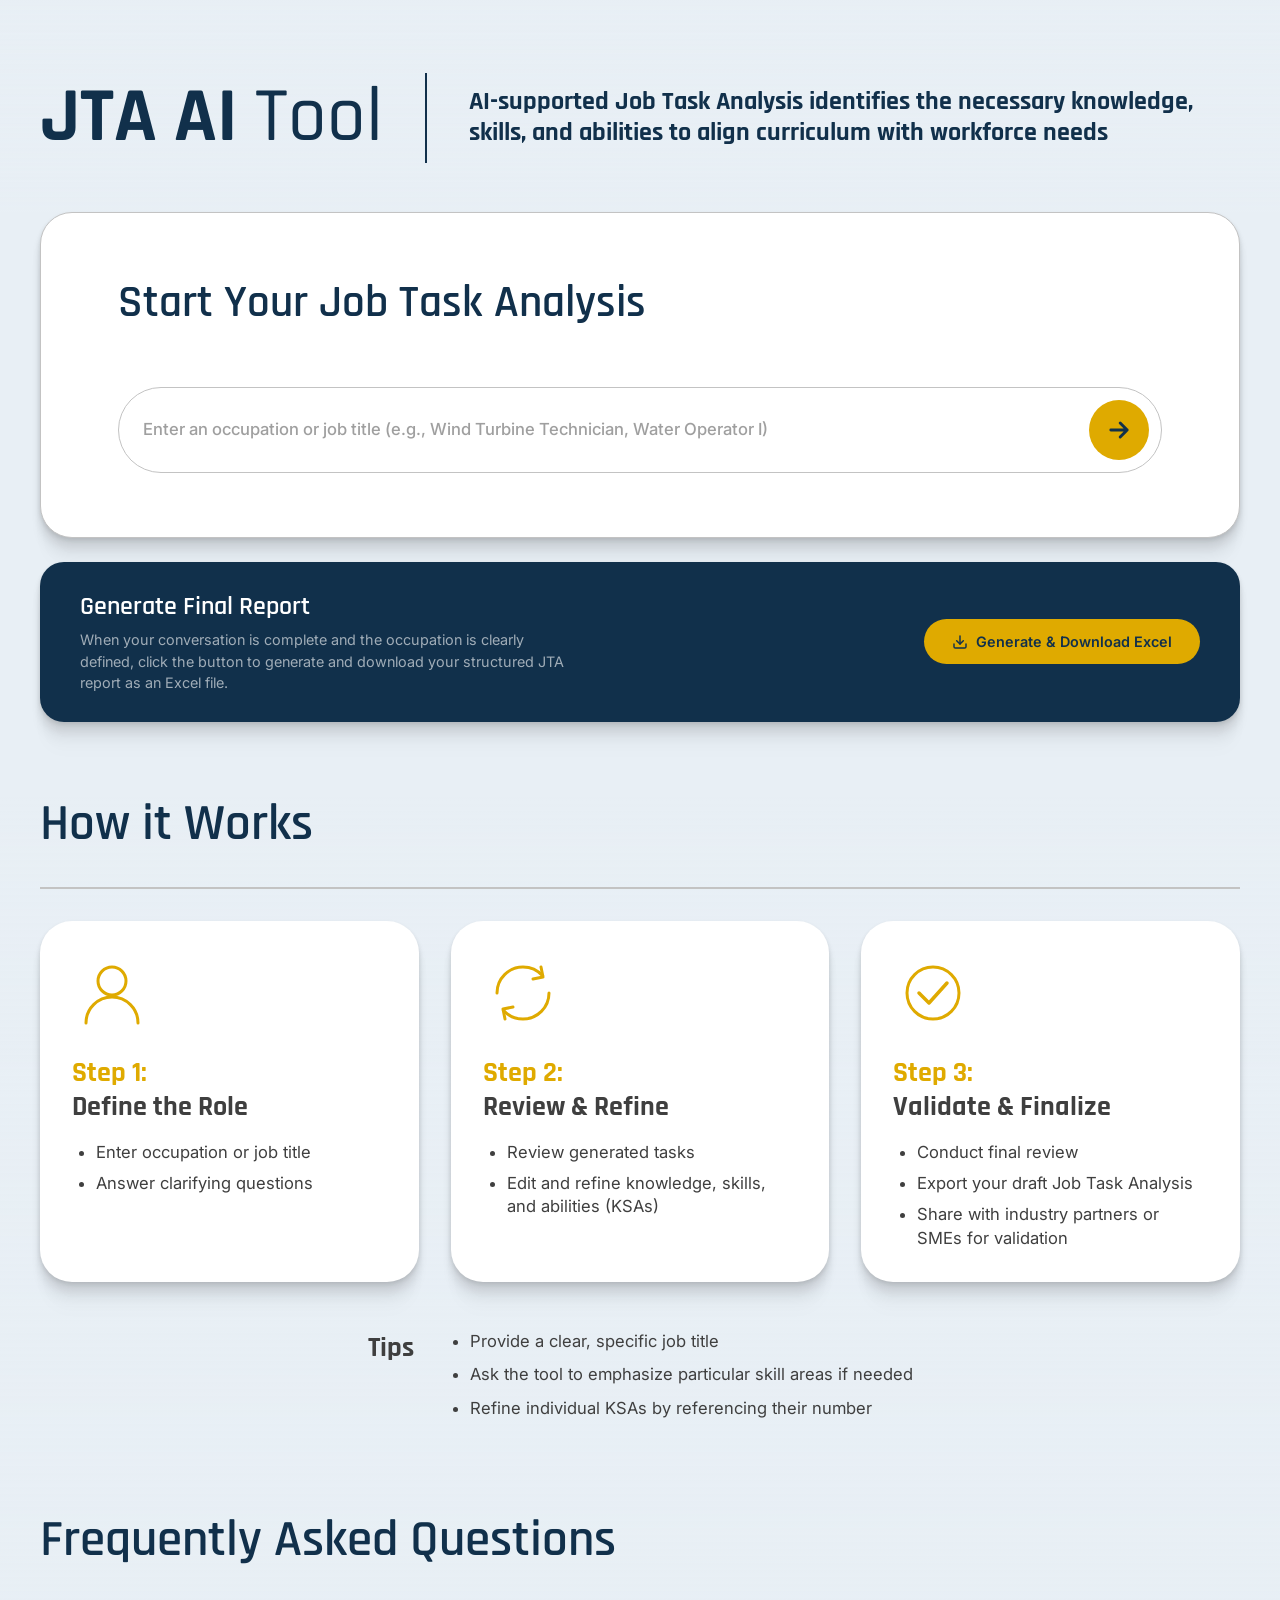
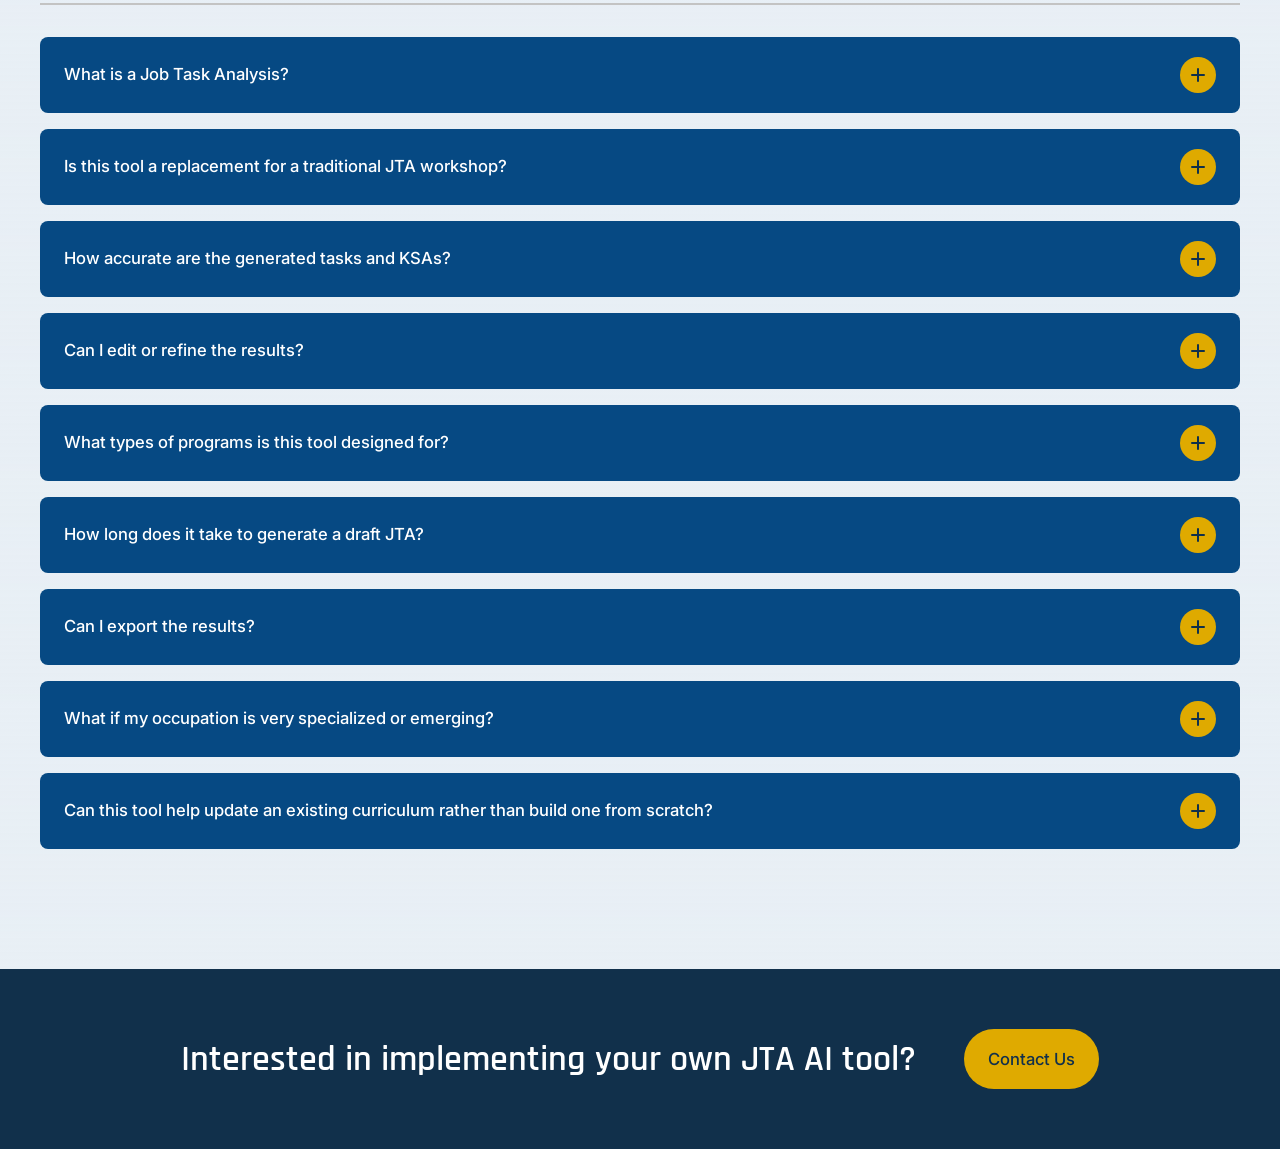
==== index.html @ 4de048a1 "Show session modal only on navigate-away, not tab switch Remove the visibilitychange listener so the" ====
<!DOCTYPE html>
<html lang="en">
<head>
<meta charset="UTF-8">
<meta name="viewport" content="width=device-width, initial-scale=1.0">
<title>JTA AI Tool</title>
<link href="https://fonts.googleapis.com/css2?family=Rajdhani:wght@400;500;600;700&family=Inter:wght@400;500&display=swap" rel="stylesheet">
<style>
  :root {
    --light-blue: #e8eff5;
    --dark-blue: #11304b;
    --mid-blue: #064983;
    --gold: #dfaa00;
    --white: #ffffff;
    --charcoal: #3f3f3f;
    --border: #c3c3c3;
    --shadow: 0px 2px 4px rgba(0,0,0,0.10), 0px 8px 8px rgba(0,0,0,0.09), 0px 18px 11px rgba(0,0,0,0.05), 0px 32px 13px rgba(0,0,0,0.01), 0px 50px 14px rgba(0,0,0,0);
  }

  * { box-sizing: border-box; margin: 0; padding: 0; }

  body {
    font-family: 'Inter', sans-serif;
    background: var(--light-blue);
    color: var(--charcoal);
    min-height: 100vh;
  }

  /* ── HERO SECTION ── */
  .hero-section {
    background: linear-gradient(180deg, rgba(255,255,255,0) 0%, var(--light-blue) 100%), var(--light-blue);
    padding: 72px 40px 48px;
  }
  .hero-inner {
    max-width: 1300px;
    margin: 0 auto;
    display: flex;
    gap: 42px;
    align-items: center;
  }
  .hero-title {
    font-family: 'Rajdhani', sans-serif;
    font-size: clamp(40px, 6vw, 92px);
    line-height: 1.2;
    color: var(--dark-blue);
    white-space: nowrap;
    flex-shrink: 0;
  }
  .hero-title strong { font-weight: 700; }
  .hero-title span { font-weight: 500; }
  .hero-divider {
    width: 2px;
    height: clamp(60px, 7vw, 111px);
    background: var(--dark-blue);
    flex-shrink: 0;
  }
  .hero-desc {
    font-family: 'Rajdhani', sans-serif;
    font-size: clamp(18px, 2vw, 38px);
    font-weight: 700;
    color: var(--dark-blue);
    line-height: 1.2;
  }

  /* ── CHAT SECTION ── */
  .chat-section {
    padding: 0 40px 72px;
    background: linear-gradient(180deg, rgba(255,255,255,0) 0%, var(--light-blue) 100%), var(--light-blue);
  }
  .chat-card {
    max-width: 1300px;
    margin: 0 auto;
    background: var(--white);
    border: 1px solid var(--border);
    border-radius: 32px;
    box-shadow: var(--shadow);
    padding: clamp(32px, 5vw, 80px) clamp(24px, 6vw, 120px);
  }
  .chat-card-title {
    font-family: 'Rajdhani', sans-serif;
    font-size: clamp(24px, 3.5vw, 59px);
    font-weight: 600;
    color: var(--dark-blue);
    line-height: 1.2;
    margin-bottom: 32px;
  }

  /* Chat window */
  #chat-window {
    overflow-y: auto;
    display: flex;
    flex-direction: column;
    gap: 16px;
    margin-bottom: 24px;
    scroll-behavior: smooth;
    transition: max-height 0.3s ease;
  }
  #chat-window.has-messages {
    max-height: 420px;
    min-height: 80px;
  }
  #chat-window::-webkit-scrollbar { width: 5px; }
  #chat-window::-webkit-scrollbar-track { background: transparent; }
  #chat-window::-webkit-scrollbar-thumb { background: var(--border); border-radius: 3px; }

  .chat-message {
    display: flex;
    gap: 12px;
    animation: fadeSlideIn 0.3s ease;
  }
  @keyframes fadeSlideIn {
    from { opacity: 0; transform: translateY(8px); }
    to { opacity: 1; transform: translateY(0); }
  }
  .chat-message.user-message { flex-direction: row-reverse; }

  .avatar {
    width: 40px; height: 40px;
    border-radius: 50%;
    display: flex; align-items: center; justify-content: center;
    font-family: 'Rajdhani', sans-serif;
    font-size: 0.8rem;
    font-weight: 700;
    flex-shrink: 0;
  }
  .assistant-message .avatar { background: var(--dark-blue); color: var(--gold); border: 2px solid var(--gold); }
  .user-message .avatar { background: var(--gold); color: var(--dark-blue); }

  .bubble {
    max-width: 75%;
    padding: 14px 20px;
    border-radius: 14px;
    font-family: 'Inter', sans-serif;
    font-size: 1rem;
    line-height: 1.55;
  }
  .assistant-message .bubble {
    background: var(--light-blue);
    color: var(--charcoal);
    border-radius: 4px 14px 14px 14px;
    border-left: 3px solid var(--gold);
  }
  .user-message .bubble {
    background: var(--dark-blue);
    color: var(--white);
    border-radius: 14px 4px 14px 14px;
  }
  .system-message { justify-content: center; }
  .system-message .bubble {
    background: transparent;
    color: rgba(63,63,63,0.5);
    font-size: 0.85rem;
    font-style: italic;
    padding: 4px 0;
    border: none;
    max-width: 100%;
  }

  /* Typing indicator */
  .typing-indicator {
    display: flex;
    gap: 5px;
    align-items: center;
    padding: 14px 18px;
  }
  .typing-indicator span {
    width: 7px; height: 7px;
    border-radius: 50%;
    background: rgba(63,63,63,0.4);
    animation: bounce 1.2s ease-in-out infinite;
  }
  .typing-indicator span:nth-child(2) { animation-delay: 0.2s; }
  .typing-indicator span:nth-child(3) { animation-delay: 0.4s; }
  @keyframes bounce {
    0%, 60%, 100% { transform: translateY(0); }
    30% { transform: translateY(-6px); background: var(--gold); }
  }

  /* ── Pill Input ── */
  .input-pill {
    background: var(--white);
    border: 1px solid var(--border);
    border-radius: 132px;
    padding: 12px 12px 12px 24px;
    display: flex;
    align-items: center;
    gap: 12px;
  }
  #message-input {
    flex: 1;
    border: none;
    outline: none;
    font-family: 'Inter', sans-serif;
    font-size: clamp(14px, 1.3vw, 24px);
    font-weight: 500;
    color: var(--charcoal);
    background: transparent;
    resize: none;
    min-height: 0px;
    max-height: 120px;
    line-height: 1.5;
  }
  #message-input::placeholder { color: rgba(63,63,63,0.5); }
  #send-button {
    width: 60px; height: 60px;
    border-radius: 60px;
    background: var(--gold);
    border: none;
    cursor: pointer;
    display: flex; align-items: center; justify-content: center;
    flex-shrink: 0;
    transition: opacity 0.2s, transform 0.15s;
  }
  #send-button:hover { opacity: 0.85; transform: scale(1.05); }
  #send-button:disabled { opacity: 0.45; cursor: not-allowed; transform: none; }
  #send-button svg { width: 28px; height: 28px; }

  /* ── Download strip ── */
  .download-strip {
    max-width: 1300px;
    margin: 24px auto 0;
    background: var(--dark-blue);
    border-radius: 24px;
    padding: 28px 40px;
    display: flex;
    align-items: center;
    justify-content: space-between;
    gap: 20px;
    box-shadow: var(--shadow);
  }
  .download-strip-text h3 {
    font-family: 'Rajdhani', sans-serif;
    font-size: clamp(20px, 2vw, 32px);
    font-weight: 600;
    color: var(--white);
    margin-bottom: 6px;
  }
  .download-strip-text p {
    font-family: 'Inter', sans-serif;
    font-size: 0.9rem;
    color: rgba(255,255,255,0.6);
    max-width: 500px;
    line-height: 1.5;
  }
  #excel-button {
    background: var(--gold);
    color: var(--dark-blue);
    border: none;
    border-radius: 50px;
    padding: 14px 28px;
    font-family: 'Inter', sans-serif;
    font-size: 0.9rem;
    font-weight: 600;
    cursor: pointer;
    white-space: nowrap;
    display: flex;
    align-items: center;
    gap: 8px;
    transition: opacity 0.2s, transform 0.15s;
    flex-shrink: 0;
  }
  #excel-button:hover { opacity: 0.85; transform: translateY(-1px); }
  #excel-button:disabled { opacity: 0.45; cursor: not-allowed; transform: none; }

  /* ── CONTENT SECTION ── */
  .content-section {
    padding: 0 40px 120px;
    background: linear-gradient(180deg, rgba(255,255,255,0) 0%, var(--light-blue) 100%), var(--light-blue);
    display: flex;
    flex-direction: column;
    gap: 90px;
    align-items: center;
  }

  /* ── HOW IT WORKS ── */
  .how-it-works {
    max-width: 1300px;
    width: 100%;
    display: flex;
    flex-direction: column;
    gap: 32px;
  }
  .section-title {
    font-family: 'Rajdhani', sans-serif;
    font-size: clamp(30px, 4vw, 59px);
    font-weight: 600;
    color: var(--dark-blue);
    line-height: 1.2;
  }
  .section-divider {
    height: 2px;
    background: var(--border);
    width: 100%;
  }
  .steps-grid {
    display: grid;
    grid-template-columns: repeat(3, 1fr);
    gap: 32px;
  }
  .step-card {
    background: var(--white);
    border-radius: 32px;
    padding: 32px;
    box-shadow: var(--shadow);
    display: flex;
    flex-direction: column;
    gap: 24px;
  }
  .step-icon {
    width: 80px; height: 80px;
    flex-shrink: 0;
  }
  .step-heading {
    font-family: 'Rajdhani', sans-serif;
    font-size: clamp(20px, 2.2vw, 38px);
    font-weight: 700;
    line-height: 1.2;
  }
  .step-heading .step-num { color: var(--gold); }
  .step-heading .step-name { color: var(--charcoal); display: block; }
  .step-bullets {
    list-style: disc;
    padding-left: 24px;
    display: flex;
    flex-direction: column;
    gap: 8px;
  }
  .step-bullets li {
    font-family: 'Inter', sans-serif;
    font-size: clamp(13px, 1.3vw, 24px);
    color: var(--charcoal);
    line-height: 1.4;
  }

  /* ── TIPS ── */
  .tips-row {
    display: flex;
    gap: 32px;
    align-items: flex-start;
    padding-top: 16px;
    justify-content: center;
  }
  .tips-label {
    font-family: 'Rajdhani', sans-serif;
    font-size: clamp(20px, 2.2vw, 38px);
    font-weight: 700;
    color: var(--charcoal);
    line-height: 1.2;
    white-space: nowrap;
    padding-top: 2px;
  }
  .tips-list {
    list-style: disc;
    padding-left: 24px;
    display: flex;
    flex-direction: column;
    gap: 10px;
  }
  .tips-list li {
    font-family: 'Inter', sans-serif;
    font-size: clamp(13px, 1.3vw, 24px);
    color: var(--charcoal);
    line-height: 1.4;
  }

  /* ── FAQ ── */
  .faq-section {
    max-width: 1300px;
    width: 100%;
    display: flex;
    flex-direction: column;
    gap: 32px;
  }
  .faq-list {
    display: flex;
    flex-direction: column;
    gap: 16px;
  }
  .faq-question {
    background: var(--mid-blue);
    color: var(--white);
    padding: 20px 24px;
    display: flex;
    align-items: center;
    gap: 24px;
    cursor: pointer;
    width: 100%;
    border: none;
    text-align: left;
    font-family: 'Inter', sans-serif;
    font-size: clamp(14px, 1.3vw, 24px);
    font-weight: 500;
    line-height: 1.3;
    border-radius: 8px;
    transition: border-radius 0.15s;
  }
  .faq-question.open { border-radius: 8px 8px 0 0; }
  .faq-question span { flex: 1; }
  .faq-toggle {
    width: 36px; height: 36px;
    flex-shrink: 0;
    position: relative;
    transition: transform 0.3s;
    background: var(--gold);
    border-radius: 50%;
  }
  .faq-toggle::before,
  .faq-toggle::after {
    content: '';
    position: absolute;
    background: var(--dark-blue);
    border-radius: 3px;
  }
  .faq-toggle::before { width: 2px; height: 14px; top: 11px; left: 17px; }
  .faq-toggle::after  { width: 14px; height: 2px; top: 17px; left: 11px; }
  .faq-toggle.open { transform: rotate(45deg); }
  .faq-answer {
    background: var(--white);
    overflow: hidden;
    max-height: 0;
    padding: 0 32px;
    transition: max-height 0.3s ease, padding 0.3s ease;
    border-radius: 0 0 8px 8px;
  }
  .faq-answer.open {
    max-height: 400px;
    padding: 24px 32px;
  }
  .faq-answer p {
    font-family: 'Inter', sans-serif;
    font-size: clamp(13px, 1.3vw, 24px);
    font-weight: 400;
    color: var(--dark-blue);
    line-height: 1.5;
  }

  /* ── FOOTER CTA ── */
  .footer-cta {
    background: var(--dark-blue);
    padding: 60px clamp(24px, 8vw, 120px);
    display: flex;
    align-items: center;
    justify-content: center;
    gap: 48px;
    flex-wrap: nowrap;
  }
  .footer-cta-text {
    font-family: 'Rajdhani', sans-serif;
    font-size: clamp(22px, 3vw, 36px);
    font-weight: 600;
    color: var(--white);
    line-height: 1.2;
  }
  .contact-btn {
    background: var(--gold);
    color: var(--dark-blue);
    border: none;
    border-radius: 60px;
    padding: 12px 24px;
    height: 60px;
    font-family: 'Inter', sans-serif;
    font-size: clamp(14px, 1.3vw, 24px);
    font-weight: 500;
    cursor: pointer;
    display: flex;
    align-items: center;
    gap: 12px;
    white-space: nowrap;
    text-decoration: none;
    transition: opacity 0.2s, transform 0.15s;
    flex-shrink: 0;
  }
  .contact-btn:hover { opacity: 0.85; transform: translateY(-1px); }
  .contact-btn img { width: 28px; height: 28px; object-fit: contain; }

  /* ── Spinner ── */
  .spinner {
    width: 18px; height: 18px;
    border: 2px solid rgba(255,255,255,0.3);
    border-top-color: white;
    border-radius: 50%;
    animation: spin 0.7s linear infinite;
    display: inline-block;
    vertical-align: middle;
  }
  .spinner.dark {
    border-color: rgba(17,48,75,0.25);
    border-top-color: var(--dark-blue);
  }
  @keyframes spin { to { transform: rotate(360deg); } }

  /* ── Responsive ── */
  @media (max-width: 960px) {
    .steps-grid { grid-template-columns: 1fr; }
  }
  @media (max-width: 700px) {
    .hero-inner { flex-direction: column; gap: 16px; }
    .hero-title { white-space: normal; }
    .hero-divider { width: 100%; height: 2px; }
    .hero-section, .chat-section, .content-section { padding-left: 16px; padding-right: 16px; }
    .download-strip { flex-direction: column; align-items: flex-start; }
    .footer-cta { flex-wrap: wrap; gap: 24px; justify-content: center; text-align: center; }
  }

  /* ── SESSION EXPIRY MODAL ── */
  #session-modal-overlay {
    display: none;
    position: fixed;
    inset: 0;
    background: rgba(6, 73, 131, 0.55);
    z-index: 9999;
    align-items: center;
    justify-content: center;
  }
  #session-modal-overlay.visible {
    display: flex;
  }
  #session-modal {
    background: var(--white);
    border-radius: 14px;
    box-shadow: var(--shadow);
    padding: 40px 36px 32px;
    max-width: 420px;
    width: 90%;
    text-align: center;
  }
  #session-modal .modal-icon {
    width: 48px;
    height: 48px;
    margin: 0 auto 20px;
    background: var(--gold);
    border-radius: 50%;
    display: flex;
    align-items: center;
    justify-content: center;
  }
  #session-modal h2 {
    font-family: 'Rajdhani', sans-serif;
    font-size: 22px;
    font-weight: 700;
    color: var(--dark-blue);
    margin-bottom: 10px;
  }
  #session-modal p {
    font-size: 14px;
    color: var(--charcoal);
    line-height: 1.6;
    margin-bottom: 28px;
  }
  #session-modal .modal-btn {
    display: inline-block;
    background: var(--dark-blue);
    color: var(--white);
    font-family: 'Rajdhani', sans-serif;
    font-size: 16px;
    font-weight: 600;
    letter-spacing: 0.5px;
    padding: 12px 32px;
    border: none;
    border-radius: 8px;
    cursor: pointer;
    transition: background 0.2s;
  }
  #session-modal .modal-btn:hover {
    background: var(--mid-blue);
  }

  /* ── FEEDBACK MODAL ── */
  #feedback-modal-overlay {
    display: none;
    position: fixed;
    inset: 0;
    background: rgba(6, 73, 131, 0.55);
    z-index: 9998;
    align-items: center;
    justify-content: center;
    padding: 24px;
    overflow-y: auto;
  }
  #feedback-modal-overlay.visible { display: flex; }
  #feedback-modal {
    background: var(--white);
    border-radius: 16px;
    box-shadow: var(--shadow);
    padding: 40px 44px 28px;
    max-width: 520px;
    width: 100%;
    max-height: calc(100vh - 48px);
    overflow-y: auto;
    position: relative;
  }
  #feedback-modal h2 {
    font-family: 'Rajdhani', sans-serif;
    font-size: 28px;
    font-weight: 700;
    color: var(--dark-blue);
    margin-bottom: 8px;
  }
  #feedback-modal .feedback-subtitle {
    font-family: 'Inter', sans-serif;
    font-size: 14px;
    color: var(--charcoal);
    line-height: 1.5;
    margin-bottom: 24px;
  }
  #feedback-modal .feedback-close {
    position: absolute;
    top: 16px;
    right: 16px;
    width: 32px;
    height: 32px;
    border: none;
    background: transparent;
    color: var(--charcoal);
    font-size: 24px;
    line-height: 1;
    cursor: pointer;
    border-radius: 50%;
    transition: background 0.15s;
  }
  #feedback-modal .feedback-close:hover { background: var(--light-blue); }

  /* Progress */
  .feedback-progress {
    margin-bottom: 20px;
  }
  .feedback-progress-text {
    display: block;
    font-family: 'Inter', sans-serif;
    font-size: 12px;
    font-weight: 600;
    letter-spacing: 0.6px;
    text-transform: uppercase;
    color: rgba(17,48,75,0.55);
    margin-bottom: 8px;
  }
  .feedback-progress-bar {
    width: 100%;
    height: 4px;
    background: var(--light-blue);
    border-radius: 4px;
    overflow: hidden;
  }
  .feedback-progress-fill {
    height: 100%;
    width: 0;
    background: var(--gold);
    border-radius: 4px;
    transition: width 0.3s ease;
  }

  /* Steps */
  .feedback-step {
    border: none;
    padding: 0;
    margin: 0;
    display: none;
    min-height: 168px;
  }
  .feedback-step.active {
    display: block;
    animation: feedbackStepIn 0.25s ease;
  }
  @keyframes feedbackStepIn {
    from { opacity: 0; transform: translateY(6px); }
    to   { opacity: 1; transform: translateY(0); }
  }

  .feedback-question-text {
    display: block;
    font-family: 'Inter', sans-serif;
    font-size: 16px;
    font-weight: 600;
    color: var(--dark-blue);
    margin-bottom: 18px;
    line-height: 1.4;
    padding: 0;
  }
  .rating-scale {
    display: flex;
    gap: 8px;
    justify-content: space-between;
  }
  .rating-option {
    display: flex;
    flex-direction: column;
    align-items: center;
    gap: 6px;
    flex: 1;
    cursor: pointer;
    padding: 4px 0;
  }
  .rating-option input[type="radio"] {
    appearance: none;
    -webkit-appearance: none;
    width: 32px;
    height: 32px;
    border: 2px solid var(--border);
    border-radius: 50%;
    margin: 0;
    cursor: pointer;
    transition: border-color 0.15s, background 0.15s, transform 0.1s;
    background: var(--white);
  }
  .rating-option input[type="radio"]:hover { border-color: var(--gold); }
  .rating-option input[type="radio"]:focus-visible {
    outline: 2px solid var(--gold);
    outline-offset: 2px;
  }
  .rating-option input[type="radio"]:checked {
    background: var(--gold);
    border-color: var(--gold);
  }
  .rating-option .rating-number {
    font-family: 'Inter', sans-serif;
    font-size: 13px;
    font-weight: 500;
    color: var(--charcoal);
  }
  .rating-anchors {
    display: flex;
    justify-content: space-between;
    margin-top: 8px;
    font-family: 'Inter', sans-serif;
    font-size: 11px;
    font-weight: 500;
    color: rgba(63,63,63,0.7);
    letter-spacing: 0.2px;
  }

  #feedback-open-response {
    width: 100%;
    min-height: 110px;
    padding: 12px 14px;
    border: 1px solid var(--border);
    border-radius: 10px;
    font-family: 'Inter', sans-serif;
    font-size: 14px;
    color: var(--charcoal);
    line-height: 1.5;
    resize: vertical;
    background: var(--white);
    transition: border-color 0.15s;
  }
  #feedback-open-response:focus {
    outline: none;
    border-color: var(--gold);
  }
  #feedback-open-response::placeholder { color: rgba(63,63,63,0.5); }

  /* Actions */
  .feedback-actions {
    display: flex;
    justify-content: space-between;
    align-items: center;
    gap: 12px;
    margin-top: 24px;
    padding-top: 18px;
    border-top: 1px solid var(--border);
  }
  .feedback-actions-right {
    display: flex;
    gap: 12px;
    margin-left: auto;
  }
  .feedback-actions button {
    font-family: 'Inter', sans-serif;
    font-size: 14px;
    font-weight: 600;
    padding: 11px 24px;
    border-radius: 50px;
    border: none;
    cursor: pointer;
    transition: opacity 0.2s, transform 0.15s, background 0.2s, color 0.2s;
  }
  #feedback-prev-btn {
    background: transparent;
    color: var(--charcoal);
    border: 1px solid var(--border);
  }
  #feedback-prev-btn:hover { background: var(--light-blue); border-color: var(--dark-blue); }
  #feedback-next-btn,
  #feedback-submit-btn {
    background: var(--gold);
    color: var(--dark-blue);
  }
  #feedback-next-btn:hover:not(:disabled),
  #feedback-submit-btn:hover:not(:disabled) { opacity: 0.85; transform: translateY(-1px); }
  #feedback-next-btn:disabled,
  #feedback-submit-btn:disabled { opacity: 0.4; cursor: not-allowed; transform: none; }
  [hidden] { display: none !important; }

  /* Thank-you state */
  .feedback-thank-you {
    text-align: center;
    padding: 24px 8px 8px;
    animation: feedbackStepIn 0.3s ease;
  }
  .feedback-thank-you-icon {
    width: 56px;
    height: 56px;
    margin: 0 auto 18px;
    background: var(--gold);
    border-radius: 50%;
    display: flex;
    align-items: center;
    justify-content: center;
  }
  .feedback-thank-you p {
    font-family: 'Rajdhani', sans-serif;
    font-size: 22px;
    font-weight: 600;
    color: var(--dark-blue);
    line-height: 1.3;
    margin: 0;
  }

  @media (max-width: 560px) {
    #feedback-modal { padding: 32px 24px 20px; }
    #feedback-modal h2 { font-size: 22px; }
    .rating-option input[type="radio"] { width: 28px; height: 28px; }
    .rating-option .rating-number { font-size: 12px; }
    .rating-anchors { font-size: 10px; }
    .feedback-actions { flex-direction: column-reverse; align-items: stretch; }
    .feedback-actions-right { flex-direction: column-reverse; margin-left: 0; }
    .feedback-actions button { width: 100%; }
  }
</style>
</head>
<body>

<!-- HERO -->
<div class="hero-section">
  <div class="hero-inner">
    <h1 class="hero-title"><strong>JTA AI</strong> <span>Tool</span></h1>
    <div class="hero-divider"></div>
    <p class="hero-desc">AI-supported Job Task Analysis identifies the necessary knowledge, skills, and abilities to align curriculum with workforce needs</p>
  </div>
</div>

<!-- CHAT SECTION -->
<div class="chat-section">
  <div class="chat-card">
    <h2 class="chat-card-title">Start Your Job Task Analysis</h2>

    <div id="chat-window">
      <!-- messages injected here by JS -->
    </div>

    <div class="input-pill">
      <textarea
        id="message-input"
        rows="1"
        placeholder="Enter an occupation or job title (e.g., Wind Turbine Technician, Water Operator I)"
      ></textarea>
      <button id="send-button" title="Send message">
        <svg width="28" height="28" viewBox="0 0 24 24" fill="none" aria-hidden="true">
          <path d="M5 12h14M13 6l6 6-6 6" stroke="#11304b" stroke-width="2.5" stroke-linecap="round" stroke-linejoin="round"/>
        </svg>
      </button>
    </div>
  </div>

  <!-- Download Report -->
  <div class="download-strip">
    <div class="download-strip-text">
      <h3>Generate Final Report</h3>
      <p>When your conversation is complete and the occupation is clearly defined, click the button to generate and download your structured JTA report as an Excel file.</p>
    </div>
    <button id="excel-button">
      <svg width="16" height="16" viewBox="0 0 24 24" fill="none">
        <path d="M21 15v4a2 2 0 0 1-2 2H5a2 2 0 0 1-2-2v-4" stroke="currentColor" stroke-width="2.2" stroke-linecap="round"/>
        <polyline points="7 10 12 15 17 10" stroke="currentColor" stroke-width="2.2" stroke-linecap="round" stroke-linejoin="round"/>
        <line x1="12" y1="15" x2="12" y2="3" stroke="currentColor" stroke-width="2.2" stroke-linecap="round"/>
      </svg>
      Generate &amp; Download Excel
    </button>
  </div>
</div>

<!-- CONTENT SECTION -->
<div class="content-section">

  <!-- HOW IT WORKS -->
  <div class="how-it-works">
    <h2 class="section-title">How it Works</h2>
    <div class="section-divider"></div>
    <div class="steps-grid">
      <div class="step-card">
        <div class="step-icon">
          <svg width="80" height="80" viewBox="0 0 80 80" fill="none" aria-hidden="true">
            <circle cx="40" cy="28" r="14" stroke="#dfaa00" stroke-width="3"/>
            <path d="M14 70c0-14.359 11.641-26 26-26s26 11.641 26 26" stroke="#dfaa00" stroke-width="3" stroke-linecap="round"/>
          </svg>
        </div>
        <div>
          <div class="step-heading">
            <span class="step-num">Step 1: </span>
            <span class="step-name">Define the Role</span>
          </div>
          <ul class="step-bullets" style="margin-top:16px;">
            <li>Enter occupation or job title</li>
            <li>Answer clarifying questions</li>
          </ul>
        </div>
      </div>
      <div class="step-card">
        <div class="step-icon">
          <svg width="80" height="80" viewBox="0 0 80 80" fill="none" aria-hidden="true">
            <path d="M14 40C14 25.64 25.64 14 40 14c7.8 0 14.8 3.4 19.6 8.8" stroke="#dfaa00" stroke-width="3" stroke-linecap="round"/>
            <path d="M58 14l2 10-10 2" stroke="#dfaa00" stroke-width="3" stroke-linecap="round" stroke-linejoin="round"/>
            <path d="M66 40c0 14.36-11.64 26-26 26-7.8 0-14.8-3.4-19.6-8.8" stroke="#dfaa00" stroke-width="3" stroke-linecap="round"/>
            <path d="M22 66l-2-10 10-2" stroke="#dfaa00" stroke-width="3" stroke-linecap="round" stroke-linejoin="round"/>
          </svg>
        </div>
        <div>
          <div class="step-heading">
            <span class="step-num">Step 2: </span>
            <span class="step-name">Review &amp; Refine</span>
          </div>
          <ul class="step-bullets" style="margin-top:16px;">
            <li>Review generated tasks</li>
            <li>Edit and refine knowledge, skills, and abilities (KSAs)</li>
          </ul>
        </div>
      </div>
      <div class="step-card">
        <div class="step-icon">
          <svg width="80" height="80" viewBox="0 0 80 80" fill="none" aria-hidden="true">
            <circle cx="40" cy="40" r="26" stroke="#dfaa00" stroke-width="3"/>
            <path d="M26 40l10 10 18-20" stroke="#dfaa00" stroke-width="3.5" stroke-linecap="round" stroke-linejoin="round"/>
          </svg>
        </div>
        <div>
          <div class="step-heading">
            <span class="step-num">Step 3: </span>
            <span class="step-name">Validate &amp; Finalize</span>
          </div>
          <ul class="step-bullets" style="margin-top:16px;">
            <li>Conduct final review</li>
            <li>Export your draft Job Task Analysis</li>
            <li>Share with industry partners or SMEs for validation</li>
          </ul>
        </div>
      </div>
    </div>

    <!-- TIPS -->
    <div class="tips-row">
      <span class="tips-label">Tips</span>
      <ul class="tips-list">
        <li>Provide a clear, specific job title</li>
        <li>Ask the tool to emphasize particular skill areas if needed</li>
        <li>Refine individual KSAs by referencing their number</li>
      </ul>
    </div>
  </div>

  <!-- FAQ -->
  <div class="faq-section">
    <h2 class="section-title">Frequently Asked Questions</h2>
    <div class="section-divider"></div>
    <div class="faq-list">

      <div class="faq-item">
        <button class="faq-question" onclick="toggleFaq(this)">
          <span>What is a Job Task Analysis?</span>
          <div class="faq-toggle"></div>
        </button>
        <div class="faq-answer">
          <p>A Job Task Analysis (JTA) is a systematic process used to identify and document the specific tasks, knowledge, skills, and abilities required to perform a job effectively. It is commonly used in workforce development, education, and credentialing to ensure training, curricula, and assessments are aligned with real-world job requirements.</p>
        </div>
      </div>

      <div class="faq-item">
        <button class="faq-question" onclick="toggleFaq(this)">
          <span>Is this tool a replacement for a traditional JTA workshop?</span>
          <div class="faq-toggle"></div>
        </button>
        <div class="faq-answer">
          <p>No. This tool generates a structured draft Job Task Analysis based on your inputs. It is designed to accelerate the process and provide a starting point that can be reviewed and refined with industry subject matter experts.</p>
        </div>
      </div>

      <div class="faq-item">
        <button class="faq-question" onclick="toggleFaq(this)">
          <span>How accurate are the generated tasks and KSAs?</span>
          <div class="faq-toggle"></div>
        </button>
        <div class="faq-answer">
          <p>The quality of the output depends on the specificity of your inputs. The tool organizes tasks and knowledge, skills, and abilities based on structured prompts, but all outputs should be reviewed and validated with industry partners before final use.</p>
        </div>
      </div>

      <div class="faq-item">
        <button class="faq-question" onclick="toggleFaq(this)">
          <span>Can I edit or refine the results?</span>
          <div class="faq-toggle"></div>
        </button>
        <div class="faq-answer">
          <p>Yes. You can refine the generated tasks and KSAs within the tool. You can ask it to emphasize specific technical areas or revise individual KSAs by referencing their number.</p>
        </div>
      </div>

      <div class="faq-item">
        <button class="faq-question" onclick="toggleFaq(this)">
          <span>What types of programs is this tool designed for?</span>
          <div class="faq-toggle"></div>
        </button>
        <div class="faq-answer">
          <p>The tool is designed for two-year technician programs, NSF ATE projects, and workforce-aligned curriculum development initiatives. It can be used across a wide range of technical and applied fields.</p>
        </div>
      </div>

      <div class="faq-item">
        <button class="faq-question" onclick="toggleFaq(this)">
          <span>How long does it take to generate a draft JTA?</span>
          <div class="faq-toggle"></div>
        </button>
        <div class="faq-answer">
          <p>Most users can generate an initial draft within minutes. Additional time may be needed to refine and validate the results with faculty and industry partners.</p>
        </div>
      </div>

      <div class="faq-item">
        <button class="faq-question" onclick="toggleFaq(this)">
          <span>Can I export the results?</span>
          <div class="faq-toggle"></div>
        </button>
        <div class="faq-answer">
          <p>Yes. Once you have reviewed and refined your draft, you can export the Job Task Analysis for sharing, further editing, or use in grant proposals and curriculum documentation.</p>
        </div>
      </div>

      <div class="faq-item">
        <button class="faq-question" onclick="toggleFaq(this)">
          <span>What if my occupation is very specialized or emerging?</span>
          <div class="faq-toggle"></div>
        </button>
        <div class="faq-answer">
          <p>You can still use the tool. Provide as much context as possible when defining the role. The tool works best when given specific industry focus areas, technologies, or work settings to consider.</p>
        </div>
      </div>

      <div class="faq-item">
        <button class="faq-question" onclick="toggleFaq(this)">
          <span>Can this tool help update an existing curriculum rather than build one from scratch?</span>
          <div class="faq-toggle"></div>
        </button>
        <div class="faq-answer">
          <p>Yes. Many users begin with an existing program and use the tool to identify gaps, outdated skills, or emerging workforce needs that should be incorporated.</p>
        </div>
      </div>

    </div>
  </div>

</div>

<!-- FOOTER CTA -->
<footer class="footer-cta">
  <p class="footer-cta-text">Interested in implementing your own JTA AI tool?</p>
  <a href="#" class="contact-btn">Contact Us</a>
</footer>

<script>
  // ── FAQ Accordion ──
  function toggleFaq(btn) {
    const answer = btn.nextElementSibling;
    const toggle = btn.querySelector('.faq-toggle');
    const isOpen = answer.classList.contains('open');

    document.querySelectorAll('.faq-answer').forEach(a => a.classList.remove('open'));
    document.querySelectorAll('.faq-question').forEach(q => {
      q.classList.remove('open');
      q.querySelector('.faq-toggle').classList.remove('open');
    });

    if (!isOpen) {
      answer.classList.add('open');
      btn.classList.add('open');
      toggle.classList.add('open');
    }
  }

  // ── API / Chat Logic ──
  const API_BASE_URL = 'https://earthcenterportal.azurewebsites.net/api/Jta';
  const STORAGE_KEY_SESSION = 'jta_session_id';
  const STORAGE_KEY_HISTORY = 'jta_chat_history';

  const chatWindow = document.getElementById('chat-window');
  const messageInput = document.getElementById('message-input');
  const sendButton = document.getElementById('send-button');
  const excelButton = document.getElementById('excel-button');

  let history = [];

  function getSessionId() {
    let sessionId = localStorage.getItem(STORAGE_KEY_SESSION);
    if (!sessionId) {
      sessionId = crypto.randomUUID();
      localStorage.setItem(STORAGE_KEY_SESSION, sessionId);
    }
    return sessionId;
  }

  function loadLocalHistory() {
    const json = localStorage.getItem(STORAGE_KEY_HISTORY);
    return json ? JSON.parse(json) : [];
  }

  function saveLocalHistory(hist) {
    localStorage.setItem(STORAGE_KEY_HISTORY, JSON.stringify(hist));
  }

  function appendMessage(role, content, skipSave = false) {
    const messageContent = content || '';

    chatWindow.classList.add('has-messages');

    const msgDiv = document.createElement('div');
    msgDiv.classList.add('chat-message');

    if (role === 'user') {
      msgDiv.classList.add('user-message');
      msgDiv.innerHTML = `
        <div class="avatar">You</div>
        <div class="bubble">${messageContent.replace(/\n/g, '<br>')}</div>
      `;
    } else if (role === 'system') {
      msgDiv.classList.add('system-message');
      msgDiv.innerHTML = `<div class="bubble">${messageContent}</div>`;
    } else {
      msgDiv.classList.add('assistant-message');
      msgDiv.innerHTML = `
        <div class="avatar">JTA</div>
        <div class="bubble">${messageContent.replace(/\n/g, '<br>')}</div>
      `;
    }

    chatWindow.appendChild(msgDiv);
    chatWindow.scrollTop = chatWindow.scrollHeight;

    if (!skipSave && role !== 'system') {
      history = loadLocalHistory();
      history.push({ Role: role, Content: messageContent });
      saveLocalHistory(history);
    }
  }

  function showTyping() {
    const el = document.createElement('div');
    el.classList.add('chat-message', 'assistant-message');
    el.id = 'typing-indicator';
    el.innerHTML = `
      <div class="avatar">JTA</div>
      <div class="bubble typing-indicator">
        <span></span><span></span><span></span>
      </div>
    `;
    chatWindow.classList.add('has-messages');
    chatWindow.appendChild(el);
    chatWindow.scrollTop = chatWindow.scrollHeight;
  }

  function removeTyping() {
    const el = document.getElementById('typing-indicator');
    if (el) el.remove();
  }

  function setLoading(buttonId, loading) {
    const btn = document.getElementById(buttonId);
    if (buttonId === 'send-button') {
      btn.disabled = loading;
      btn.innerHTML = loading
        ? `<div class="spinner dark"></div>`
        : `<svg width="28" height="28" viewBox="0 0 24 24" fill="none" aria-hidden="true"><path d="M5 12h14M13 6l6 6-6 6" stroke="#11304b" stroke-width="2.5" stroke-linecap="round" stroke-linejoin="round"/></svg>`;
    } else {
      btn.disabled = loading;
      btn.innerHTML = loading
        ? `<div class="spinner dark"></div> Generating&hellip;`
        : `<svg width="16" height="16" viewBox="0 0 24 24" fill="none"><path d="M21 15v4a2 2 0 0 1-2 2H5a2 2 0 0 1-2-2v-4" stroke="currentColor" stroke-width="2.2" stroke-linecap="round"/><polyline points="7 10 12 15 17 10" stroke="currentColor" stroke-width="2.2" stroke-linecap="round" stroke-linejoin="round"/><line x1="12" y1="15" x2="12" y2="3" stroke="currentColor" stroke-width="2.2" stroke-linecap="round"/></svg> Generate &amp; Download Excel`;
    }
  }

  const INPUT_PLACEHOLDER = messageInput.getAttribute('placeholder');

  async function initializeChat() {
    getSessionId();
    history = loadLocalHistory();
    if (history.length > 0) {
      history.forEach(msg => appendMessage(msg.Role, msg.Content, true));
      messageInput.removeAttribute('placeholder');
    }
  }

  async function handleSendMessage() {
    const userMessage = messageInput.value.trim();
    if (!userMessage) return;
    appendMessage('user', userMessage, false);
    messageInput.removeAttribute('placeholder');
    messageInput.value = '';
    messageInput.style.height = 'auto';
    showTyping();
    setLoading('send-button', true);
    try {
      const updatedHistory = loadLocalHistory();
      const requestBody = JSON.stringify({ ChatHistory: updatedHistory });
      const response = await fetch(`${API_BASE_URL}/SendChatMessage`, {
        method: 'POST',
        headers: { 'Content-Type': 'application/json' },
        body: requestBody
      });
      removeTyping();
      if (response.ok) {
        const data = await response.json();
        appendMessage('assistant', data.assistantResponse || 'No response received from assistant.', false);
      } else {
        const errorText = await response.text();
        appendMessage('system', `Error: Could not get assistant response. Status ${response.status}.`, true);
        console.error('API Error:', errorText);
      }
    } catch (error) {
      removeTyping();
      appendMessage('system', 'Network error. Could not reach the API.', true);
      console.error('Error during chat:', error);
    } finally {
      setLoading('send-button', false);
    }
  }

  async function handleExcelGenerate() {
    const currentHistory = loadLocalHistory();
    if (currentHistory.length === 0) {
      alert('Please start a conversation first to define the occupation before generating the report.');
      return;
    }
    setLoading('excel-button', true);
    try {
      const requestBody = JSON.stringify({ ChatHistory: currentHistory });
      const response = await fetch(`${API_BASE_URL}/GenerateJtaExcel`, {
        method: 'POST',
        headers: { 'Content-Type': 'application/json' },
        body: requestBody
      });
      if (response.ok) {
        const contentDisposition = response.headers.get('Content-Disposition');
        let filename = 'JTA_Export.xlsx';
        if (contentDisposition) {
          const match = contentDisposition.match(/filename\*?=['"]?(?:UTF-\d['"]*)?([^;\r\n"']*)['"]?;?/i);
          if (match && match[1]) filename = decodeURIComponent(match[1].replace(/['"]/g, ''));
        }
        const blob = await response.blob();
        if (blob.size === 0) {
          alert('The server returned an empty file. Please try again.');
          return;
        }
        const excelBlob = new Blob([blob], { type: 'application/vnd.openxmlformats-officedocument.spreadsheetml.sheet' });
        const url = window.URL.createObjectURL(excelBlob);
        const a = document.createElement('a');
        a.style.display = 'none';
        a.href = url;
        a.download = filename;
        document.body.appendChild(a);
        a.click();
        setTimeout(() => {
          window.URL.revokeObjectURL(url);
          a.remove();
        }, 1000);
        showFeedbackModal();
      } else {
        const errorText = await response.text();
        const shortError = errorText.length > 200 ? errorText.substring(0, 200) + '…' : errorText;
        alert(`Error generating Excel file (HTTP ${response.status}): ${shortError}`);
      }
    } catch (error) {
      console.error('Download error:', error);
      alert('A network error occurred while attempting to download the file.');
    } finally {
      setLoading('excel-button', false);
    }
  }

  // ── Auto-resize textarea ──
  messageInput.addEventListener('input', function() {
    this.style.height = 'auto';
    this.style.height = Math.min(this.scrollHeight, 120) + 'px';
  });

  // ── Session Expiry ──
  const SESSION_CLEAR_MS = 60 * 1000; // 60 sec after warning → clear

  let clearTimer   = null;
  let modalOverlay = null;

  function clearSession() {
    localStorage.removeItem(STORAGE_KEY_HISTORY);
    localStorage.removeItem(STORAGE_KEY_SESSION);
    history = [];
    chatWindow.innerHTML = '';
    chatWindow.classList.remove('has-messages');
    messageInput.setAttribute('placeholder', INPUT_PLACEHOLDER);
    hideSessionModal();
  }

  function showSessionModal() {
    if (!modalOverlay || modalOverlay.classList.contains('visible')) return;
    modalOverlay.classList.add('visible');
    clearTimer = setTimeout(clearSession, SESSION_CLEAR_MS);
  }

  function hideSessionModal() {
    if (modalOverlay) modalOverlay.classList.remove('visible');
    if (clearTimer) { clearTimeout(clearTimer); clearTimer = null; }
  }

  // Native browser confirmation when user tries to close/navigate away
  window.addEventListener('beforeunload', (e) => {
    showSessionModal();
    e.preventDefault();
    e.returnValue = '';
  });

  // Clear session silently when user leaves the page
  window.addEventListener('pagehide', clearSession);

  // ── Feedback Modal — step-by-step wizard ──
  const FEEDBACK_THANK_YOU_MS = 2200;

  let feedbackOverlay   = null;
  let feedbackForm      = null;
  let feedbackThankYou  = null;
  let feedbackPrevBtn   = null;
  let feedbackNextBtn   = null;
  let feedbackSubmitBtn = null;
  let feedbackSteps     = [];
  let feedbackCurrentStep = 1;
  let feedbackThankYouTimer = null;

  function feedbackStepIsValid(stepEl) {
    if (!stepEl) return false;
    const radios = stepEl.querySelectorAll('input[type="radio"]');
    if (radios.length === 0) return true; // open-ended step is optional
    return Array.from(radios).some(r => r.checked);
  }

  function feedbackAllRatingsAnswered() {
    return feedbackSteps.every(step => {
      const radios = step.querySelectorAll('input[type="radio"]');
      if (radios.length === 0) return true;
      return Array.from(radios).some(r => r.checked);
    });
  }

  function feedbackGoToStep(step) {
    if (!feedbackSteps.length) return;
    feedbackCurrentStep = Math.max(1, Math.min(step, feedbackSteps.length));
    feedbackSteps.forEach((el, idx) => {
      el.classList.toggle('active', idx === feedbackCurrentStep - 1);
    });
    feedbackUpdateProgress();
    feedbackUpdateButtons();
  }

  function feedbackUpdateProgress() {
    const current = document.getElementById('feedback-step-current');
    const total   = document.getElementById('feedback-step-total');
    const fill    = document.getElementById('feedback-progress-fill');
    if (current) current.textContent = feedbackCurrentStep;
    if (total)   total.textContent   = feedbackSteps.length;
    if (fill)    fill.style.width    = (feedbackCurrentStep / feedbackSteps.length * 100) + '%';
  }

  function feedbackUpdateButtons() {
    if (!feedbackPrevBtn || !feedbackNextBtn || !feedbackSubmitBtn) return;
    const isFirst = feedbackCurrentStep === 1;
    const isLast  = feedbackCurrentStep === feedbackSteps.length;
    const activeStep = feedbackSteps[feedbackCurrentStep - 1];

    feedbackPrevBtn.hidden   = isFirst;
    feedbackNextBtn.hidden   = isLast;
    feedbackSubmitBtn.hidden = !isLast;

    feedbackNextBtn.disabled   = !feedbackStepIsValid(activeStep);
    feedbackSubmitBtn.disabled = !feedbackAllRatingsAnswered();
  }

  function feedbackReset() {
    if (feedbackThankYouTimer) { clearTimeout(feedbackThankYouTimer); feedbackThankYouTimer = null; }
    if (feedbackForm)     { feedbackForm.reset(); feedbackForm.hidden = false; }
    if (feedbackThankYou) { feedbackThankYou.hidden = true; }
    feedbackGoToStep(1);
  }

  function showFeedbackModal() {
    if (!feedbackOverlay) return;
    feedbackReset();
    feedbackOverlay.classList.add('visible');
  }

  function hideFeedbackModal() {
    if (feedbackOverlay) feedbackOverlay.classList.remove('visible');
    if (feedbackThankYouTimer) { clearTimeout(feedbackThankYouTimer); feedbackThankYouTimer = null; }
  }

  function handleFeedbackSubmit(e) {
    e.preventDefault();
    if (!feedbackAllRatingsAnswered()) return;
    const formData = new FormData(e.target);
    const feedback = {
      ratings: {},
      openResponse: (formData.get('open-response') || '').toString().trim()
    };
    for (let i = 1; i <= 5; i++) {
      const value = formData.get('q' + i);
      feedback.ratings['q' + i] = value !== null ? Number(value) : null;
    }
    // TODO: POST to feedback endpoint once available (e.g. `${API_BASE_URL}/SubmitFeedback`).
    console.log('JTA feedback submitted:', feedback);

    if (feedbackForm)     feedbackForm.hidden = true;
    if (feedbackThankYou) feedbackThankYou.hidden = false;
    feedbackThankYouTimer = setTimeout(hideFeedbackModal, FEEDBACK_THANK_YOU_MS);
  }

  // ── Event Listeners ──
  document.addEventListener('DOMContentLoaded', () => {
    modalOverlay = document.getElementById('session-modal-overlay');
    const continueBtn = document.getElementById('session-continue-btn');
    continueBtn.addEventListener('click', hideSessionModal);

    feedbackOverlay   = document.getElementById('feedback-modal-overlay');
    feedbackForm      = document.getElementById('feedback-form');
    feedbackThankYou  = document.getElementById('feedback-thank-you');
    feedbackPrevBtn   = document.getElementById('feedback-prev-btn');
    feedbackNextBtn   = document.getElementById('feedback-next-btn');
    feedbackSubmitBtn = document.getElementById('feedback-submit-btn');
    feedbackSteps     = Array.from(document.querySelectorAll('.feedback-step'));

    if (feedbackForm) {
      feedbackForm.addEventListener('submit', handleFeedbackSubmit);
      feedbackForm.addEventListener('change', feedbackUpdateButtons);
    }
    if (feedbackPrevBtn) feedbackPrevBtn.addEventListener('click', () => feedbackGoToStep(feedbackCurrentStep - 1));
    if (feedbackNextBtn) feedbackNextBtn.addEventListener('click', () => feedbackGoToStep(feedbackCurrentStep + 1));
    const feedbackCloseBtn = document.getElementById('feedback-close-btn');
    if (feedbackCloseBtn) feedbackCloseBtn.addEventListener('click', hideFeedbackModal);

    feedbackGoToStep(1);

    sendButton.addEventListener('click', handleSendMessage);
    messageInput.addEventListener('keydown', (e) => {
      if (e.key === 'Enter' && !e.shiftKey) {
        e.preventDefault();
        handleSendMessage();
      }
    });
    excelButton.addEventListener('click', handleExcelGenerate);
    initializeChat();
  });
</script>

<!-- SESSION EXPIRY MODAL -->
<div id="session-modal-overlay">
  <div id="session-modal" role="dialog" aria-modal="true" aria-labelledby="modal-title">
    <div class="modal-icon">
      <svg width="24" height="24" viewBox="0 0 24 24" fill="none">
        <path d="M12 8v4m0 4h.01M10.29 3.86L1.82 18a2 2 0 0 0 1.71 3h16.94a2 2 0 0 0 1.71-3L13.71 3.86a2 2 0 0 0-3.42 0z" stroke="#11304b" stroke-width="2.2" stroke-linecap="round" stroke-linejoin="round"/>
      </svg>
    </div>
    <h2 id="modal-title">Your session will expire soon</h2>
    <p>Navigating away will end your session and your progress will be lost. Continue to keep your session active.</p>
    <button class="modal-btn" id="session-continue-btn">Continue Session</button>
  </div>
</div>

<!-- FEEDBACK MODAL -->
<div id="feedback-modal-overlay">
  <div id="feedback-modal" role="dialog" aria-modal="true" aria-labelledby="feedback-modal-title">
    <button type="button" id="feedback-close-btn" class="feedback-close" aria-label="Close feedback survey">&times;</button>
    <h2 id="feedback-modal-title">Help us make this tool better!</h2>
    <p class="feedback-subtitle">Your JTA download is on its way. How was the experience?</p>

    <form id="feedback-form" novalidate>
      <div class="feedback-progress" aria-hidden="true">
        <span class="feedback-progress-text">
          Question <span id="feedback-step-current">1</span> of <span id="feedback-step-total">6</span>
        </span>
        <div class="feedback-progress-bar">
          <div class="feedback-progress-fill" id="feedback-progress-fill"></div>
        </div>
      </div>

      <fieldset class="feedback-step" data-step="1">
        <legend class="feedback-question-text">1. The JTA tool was easy to use.</legend>
        <div class="rating-scale">
          <label class="rating-option"><input type="radio" name="q1" value="1"><span class="rating-number">1</span></label>
          <label class="rating-option"><input type="radio" name="q1" value="2"><span class="rating-number">2</span></label>
          <label class="rating-option"><input type="radio" name="q1" value="3"><span class="rating-number">3</span></label>
          <label class="rating-option"><input type="radio" name="q1" value="4"><span class="rating-number">4</span></label>
          <label class="rating-option"><input type="radio" name="q1" value="5"><span class="rating-number">5</span></label>
        </div>
        <div class="rating-anchors">
          <span>Strongly Disagree</span>
          <span>Strongly Agree</span>
        </div>
      </fieldset>

      <fieldset class="feedback-step" data-step="2">
        <legend class="feedback-question-text">2. The clarifying questions the tool asked were relevant to the role I was building a JTA for.</legend>
        <div class="rating-scale">
          <label class="rating-option"><input type="radio" name="q2" value="1"><span class="rating-number">1</span></label>
          <label class="rating-option"><input type="radio" name="q2" value="2"><span class="rating-number">2</span></label>
          <label class="rating-option"><input type="radio" name="q2" value="3"><span class="rating-number">3</span></label>
          <label class="rating-option"><input type="radio" name="q2" value="4"><span class="rating-number">4</span></label>
          <label class="rating-option"><input type="radio" name="q2" value="5"><span class="rating-number">5</span></label>
        </div>
        <div class="rating-anchors">
          <span>Strongly Disagree</span>
          <span>Strongly Agree</span>
        </div>
      </fieldset>

      <fieldset class="feedback-step" data-step="3">
        <legend class="feedback-question-text">3. The Knowledge, Skills, and Abilities the tool generated were accurate and useful.</legend>
        <div class="rating-scale">
          <label class="rating-option"><input type="radio" name="q3" value="1"><span class="rating-number">1</span></label>
          <label class="rating-option"><input type="radio" name="q3" value="2"><span class="rating-number">2</span></label>
          <label class="rating-option"><input type="radio" name="q3" value="3"><span class="rating-number">3</span></label>
          <label class="rating-option"><input type="radio" name="q3" value="4"><span class="rating-number">4</span></label>
          <label class="rating-option"><input type="radio" name="q3" value="5"><span class="rating-number">5</span></label>
        </div>
        <div class="rating-anchors">
          <span>Strongly Disagree</span>
          <span>Strongly Agree</span>
        </div>
      </fieldset>

      <fieldset class="feedback-step" data-step="4">
        <legend class="feedback-question-text">4. I would feel comfortable sharing this JTA with my advisory board or BILT.</legend>
        <div class="rating-scale">
          <label class="rating-option"><input type="radio" name="q4" value="1"><span class="rating-number">1</span></label>
          <label class="rating-option"><input type="radio" name="q4" value="2"><span class="rating-number">2</span></label>
          <label class="rating-option"><input type="radio" name="q4" value="3"><span class="rating-number">3</span></label>
          <label class="rating-option"><input type="radio" name="q4" value="4"><span class="rating-number">4</span></label>
          <label class="rating-option"><input type="radio" name="q4" value="5"><span class="rating-number">5</span></label>
        </div>
        <div class="rating-anchors">
          <span>Strongly Disagree</span>
          <span>Strongly Agree</span>
        </div>
      </fieldset>

      <fieldset class="feedback-step" data-step="5">
        <legend class="feedback-question-text">5. I would use this tool again to build another JTA.</legend>
        <div class="rating-scale">
          <label class="rating-option"><input type="radio" name="q5" value="1"><span class="rating-number">1</span></label>
          <label class="rating-option"><input type="radio" name="q5" value="2"><span class="rating-number">2</span></label>
          <label class="rating-option"><input type="radio" name="q5" value="3"><span class="rating-number">3</span></label>
          <label class="rating-option"><input type="radio" name="q5" value="4"><span class="rating-number">4</span></label>
          <label class="rating-option"><input type="radio" name="q5" value="5"><span class="rating-number">5</span></label>
        </div>
        <div class="rating-anchors">
          <span>Strongly Disagree</span>
          <span>Strongly Agree</span>
        </div>
      </fieldset>

      <div class="feedback-step" data-step="6">
        <label for="feedback-open-response" class="feedback-question-text">What would make this tool more useful for you?</label>
        <textarea
          id="feedback-open-response"
          name="open-response"
          rows="4"
          placeholder="(Optional) Anything you'd add, change, or remove?"
        ></textarea>
      </div>

      <div class="feedback-actions">
        <button type="button" id="feedback-prev-btn" hidden>Previous</button>
        <div class="feedback-actions-right">
          <button type="button" id="feedback-next-btn" disabled>Next</button>
          <button type="submit" id="feedback-submit-btn" hidden disabled>Submit Feedback</button>
        </div>
      </div>
    </form>

    <div id="feedback-thank-you" class="feedback-thank-you" hidden>
      <div class="feedback-thank-you-icon">
        <svg width="28" height="28" viewBox="0 0 24 24" fill="none" aria-hidden="true">
          <path d="M5 12.5l4.5 4.5L19 7" stroke="#11304b" stroke-width="3" stroke-linecap="round" stroke-linejoin="round"/>
        </svg>
      </div>
      <p>Thank you for helping to improve this tool!</p>
    </div>
  </div>
</div>
</body>
</html>
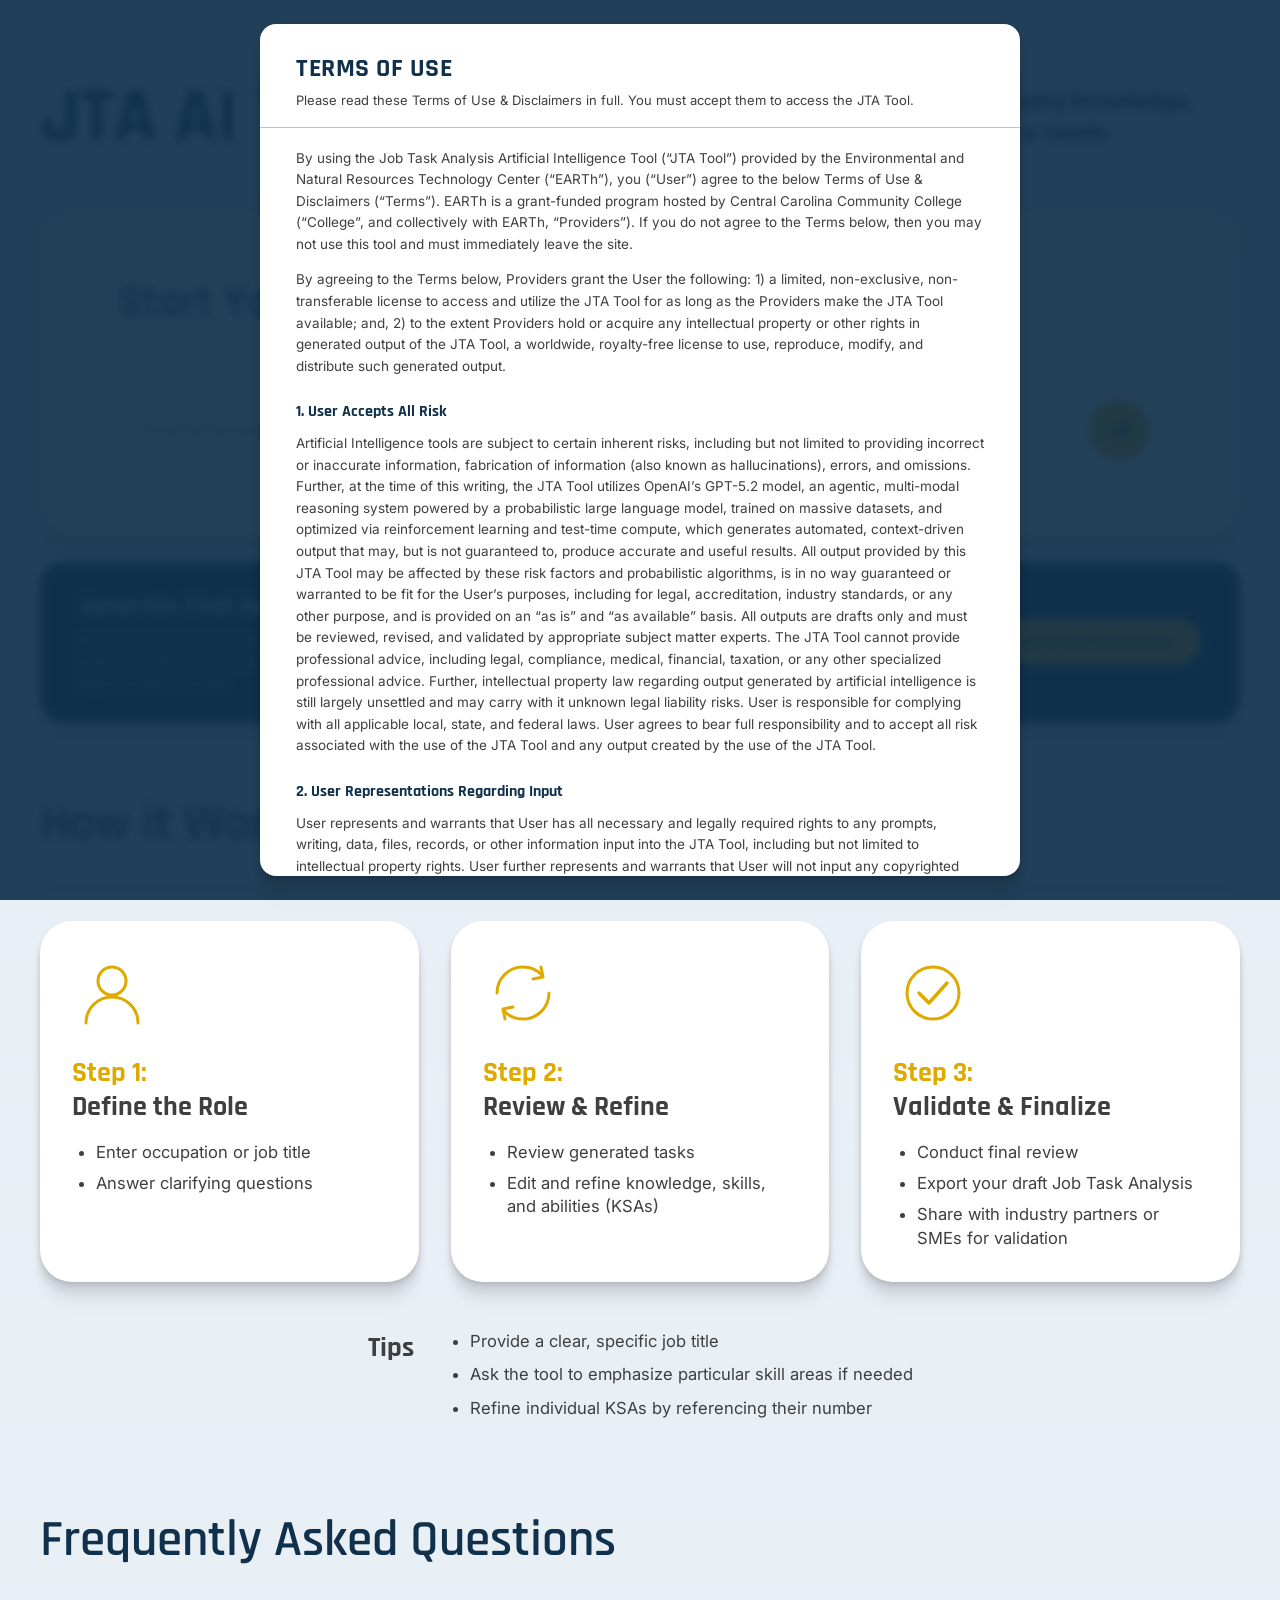
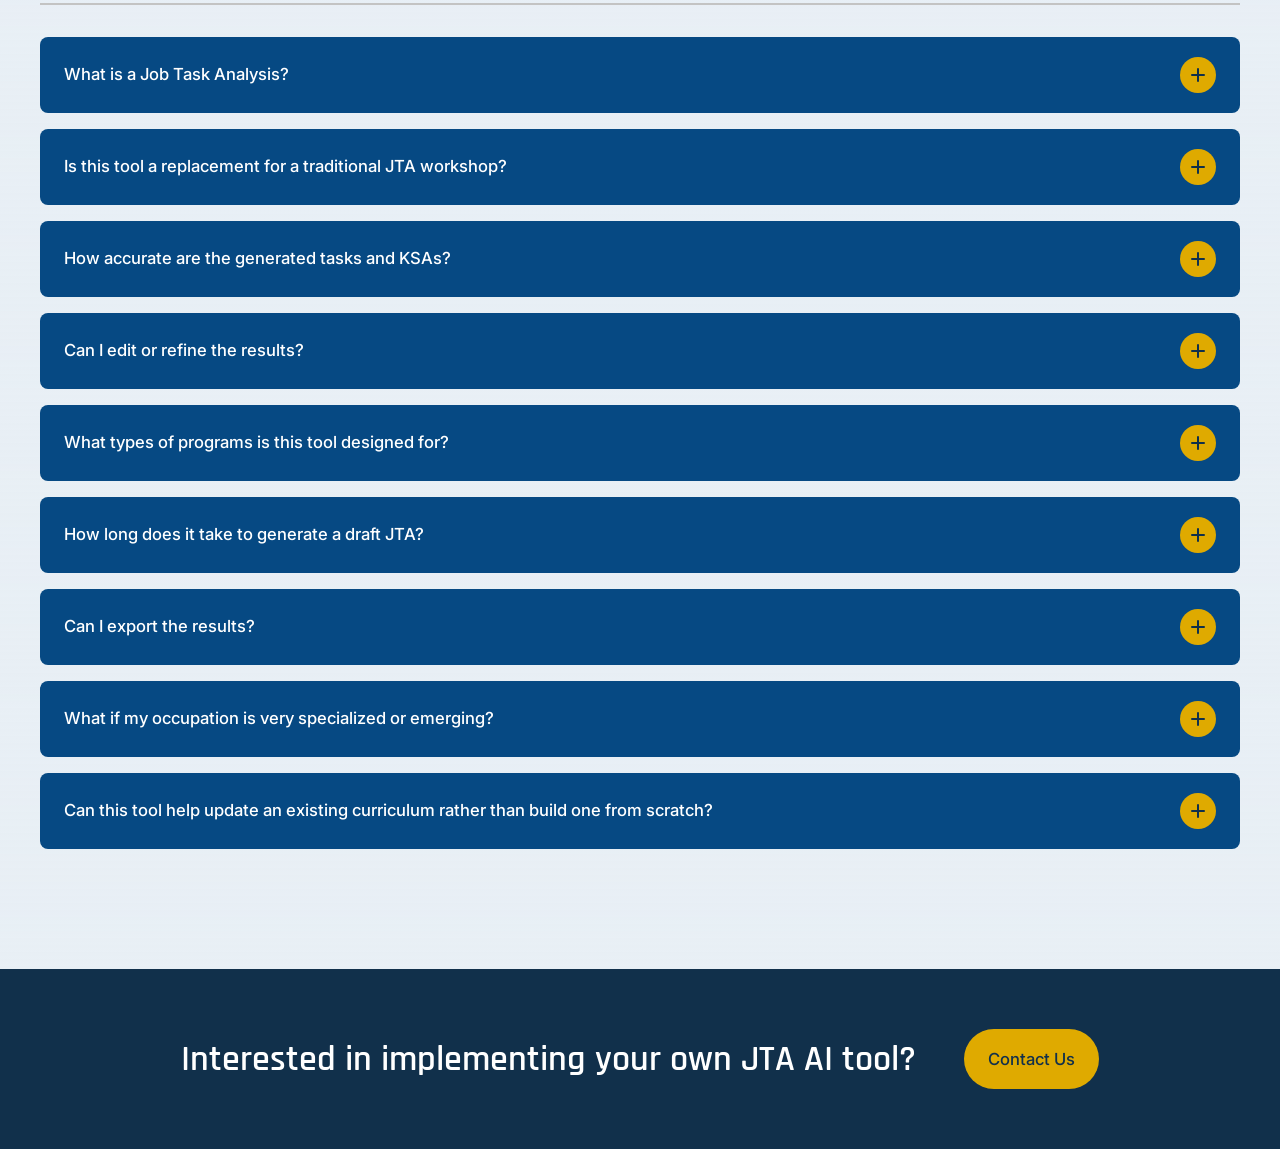
==== commit 00e59421: "Add Terms of Use acceptance gate on page load Block access to the JTA Tool behind a full-screen Term" ====
--- a/index.html
+++ b/index.html
@@ -502,69 +502,6 @@
     .footer-cta { flex-wrap: wrap; gap: 24px; justify-content: center; text-align: center; }
   }
 
-  /* ── SESSION EXPIRY MODAL ── */
-  #session-modal-overlay {
-    display: none;
-    position: fixed;
-    inset: 0;
-    background: rgba(6, 73, 131, 0.55);
-    z-index: 9999;
-    align-items: center;
-    justify-content: center;
-  }
-  #session-modal-overlay.visible {
-    display: flex;
-  }
-  #session-modal {
-    background: var(--white);
-    border-radius: 14px;
-    box-shadow: var(--shadow);
-    padding: 40px 36px 32px;
-    max-width: 420px;
-    width: 90%;
-    text-align: center;
-  }
-  #session-modal .modal-icon {
-    width: 48px;
-    height: 48px;
-    margin: 0 auto 20px;
-    background: var(--gold);
-    border-radius: 50%;
-    display: flex;
-    align-items: center;
-    justify-content: center;
-  }
-  #session-modal h2 {
-    font-family: 'Rajdhani', sans-serif;
-    font-size: 22px;
-    font-weight: 700;
-    color: var(--dark-blue);
-    margin-bottom: 10px;
-  }
-  #session-modal p {
-    font-size: 14px;
-    color: var(--charcoal);
-    line-height: 1.6;
-    margin-bottom: 28px;
-  }
-  #session-modal .modal-btn {
-    display: inline-block;
-    background: var(--dark-blue);
-    color: var(--white);
-    font-family: 'Rajdhani', sans-serif;
-    font-size: 16px;
-    font-weight: 600;
-    letter-spacing: 0.5px;
-    padding: 12px 32px;
-    border: none;
-    border-radius: 8px;
-    cursor: pointer;
-    transition: background 0.2s;
-  }
-  #session-modal .modal-btn:hover {
-    background: var(--mid-blue);
-  }
-
   /* ── FEEDBACK MODAL ── */
   #feedback-modal-overlay {
     display: none;
@@ -825,9 +762,213 @@
     .feedback-actions-right { flex-direction: column-reverse; margin-left: 0; }
     .feedback-actions button { width: 100%; }
   }
+
+  /* ── TERMS OF USE GATE ── */
+  #jta-terms-overlay {
+    position: fixed;
+    inset: 0;
+    background: rgba(17, 48, 75, 0.92);
+    -webkit-backdrop-filter: blur(4px);
+    backdrop-filter: blur(4px);
+    z-index: 10000;
+    display: flex;
+    align-items: center;
+    justify-content: center;
+    padding: 24px;
+  }
+  #jta-terms-overlay[hidden] { display: none; }
+  #jta-terms-modal {
+    background: var(--white);
+    border-radius: 16px;
+    box-shadow: var(--shadow);
+    max-width: 760px;
+    width: 100%;
+    max-height: calc(100vh - 48px);
+    display: flex;
+    flex-direction: column;
+    overflow: hidden;
+  }
+  #jta-terms-modal .terms-header {
+    padding: 28px 36px 16px;
+    border-bottom: 1px solid var(--border);
+    flex: none;
+  }
+  #jta-terms-modal h2 {
+    font-family: 'Rajdhani', sans-serif;
+    font-size: 26px;
+    font-weight: 700;
+    color: var(--dark-blue);
+    margin: 0;
+    text-transform: uppercase;
+    letter-spacing: 0.5px;
+  }
+  #jta-terms-modal .terms-intro-note {
+    font-family: 'Inter', sans-serif;
+    font-size: 13px;
+    color: var(--charcoal);
+    margin: 6px 0 0;
+    line-height: 1.5;
+  }
+  .terms-body {
+    overflow-y: auto;
+    padding: 20px 36px;
+    font-family: 'Inter', sans-serif;
+    font-size: 13.5px;
+    line-height: 1.6;
+    color: var(--charcoal);
+    flex: 1 1 auto;
+  }
+  .terms-body p { margin: 0 0 14px; }
+  .terms-body h3 {
+    font-family: 'Rajdhani', sans-serif;
+    font-size: 16px;
+    font-weight: 700;
+    color: var(--dark-blue);
+    margin: 22px 0 8px;
+  }
+  .terms-footer {
+    border-top: 1px solid var(--border);
+    padding: 16px 36px 20px;
+    background: var(--light-blue);
+    flex: none;
+  }
+  .terms-scroll-hint {
+    font-size: 12px;
+    color: var(--mid-blue);
+    font-family: 'Inter', sans-serif;
+    margin: 0 0 12px;
+    text-align: center;
+    transition: opacity 0.2s;
+  }
+  .terms-agree-row {
+    display: flex;
+    align-items: flex-start;
+    gap: 10px;
+    margin-bottom: 14px;
+    font-family: 'Inter', sans-serif;
+    font-size: 13.5px;
+    color: var(--charcoal);
+  }
+  .terms-agree-row input[type="checkbox"] {
+    width: 18px;
+    height: 18px;
+    margin-top: 2px;
+    flex: none;
+    accent-color: var(--mid-blue);
+    cursor: pointer;
+  }
+  .terms-agree-row input[type="checkbox"]:disabled { cursor: not-allowed; }
+  .terms-agree-row label { cursor: pointer; line-height: 1.4; }
+  .terms-actions {
+    display: flex;
+    gap: 12px;
+    justify-content: flex-end;
+  }
+  .terms-actions button {
+    font-family: 'Rajdhani', sans-serif;
+    font-size: 15px;
+    font-weight: 600;
+    padding: 10px 22px;
+    border-radius: 8px;
+    cursor: pointer;
+    border: none;
+    transition: opacity 0.15s, transform 0.15s;
+  }
+  #jta-terms-decline {
+    background: transparent;
+    color: var(--charcoal);
+    border: 1px solid var(--border);
+  }
+  #jta-terms-decline:hover { background: var(--white); border-color: var(--dark-blue); }
+  #jta-terms-accept {
+    background: var(--dark-blue);
+    color: var(--white);
+  }
+  #jta-terms-accept:hover:not(:disabled) { opacity: 0.9; transform: translateY(-1px); }
+  #jta-terms-accept:disabled { opacity: 0.4; cursor: not-allowed; }
+  .terms-declined {
+    padding: 40px 36px;
+    text-align: center;
+    font-family: 'Inter', sans-serif;
+  }
+  .terms-declined p {
+    font-size: 14px;
+    color: var(--charcoal);
+    line-height: 1.6;
+    margin: 0 0 20px;
+  }
+  @media (max-width: 560px) {
+    #jta-terms-modal .terms-header { padding: 22px 20px 14px; }
+    #jta-terms-modal h2 { font-size: 22px; }
+    .terms-body { padding: 16px 20px; }
+    .terms-footer { padding: 14px 20px 18px; }
+    .terms-actions { flex-direction: column-reverse; }
+    .terms-actions button { width: 100%; }
+  }
 </style>
 </head>
 <body>
+
+<!-- TERMS OF USE GATE -->
+<div id="jta-terms-overlay" role="dialog" aria-modal="true" aria-labelledby="jta-terms-heading">
+  <div id="jta-terms-modal">
+    <div id="jta-terms-main">
+      <div class="terms-header">
+        <h2 id="jta-terms-heading">Terms of Use</h2>
+        <p class="terms-intro-note">Please read these Terms of Use &amp; Disclaimers in full. You must accept them to access the JTA Tool.</p>
+      </div>
+      <div class="terms-body" id="jta-terms-body" tabindex="0">
+        <p>By using the Job Task Analysis Artificial Intelligence Tool (&ldquo;JTA Tool&rdquo;) provided by the Environmental and Natural Resources Technology Center (&ldquo;EARTh&rdquo;), you (&ldquo;User&rdquo;) agree to the below Terms of Use &amp; Disclaimers (&ldquo;Terms&rdquo;). EARTh is a grant-funded program hosted by Central Carolina Community College (&ldquo;College&rdquo;, and collectively with EARTh, &ldquo;Providers&rdquo;). If you do not agree to the Terms below, then you may not use this tool and must immediately leave the site.</p>
+        <p>By agreeing to the Terms below, Providers grant the User the following: 1) a limited, non-exclusive, non-transferable license to access and utilize the JTA Tool for as long as the Providers make the JTA Tool available; and, 2) to the extent Providers hold or acquire any intellectual property or other rights in generated output of the JTA Tool, a worldwide, royalty-free license to use, reproduce, modify, and distribute such generated output.</p>
+
+        <h3>1. User Accepts All Risk</h3>
+        <p>Artificial Intelligence tools are subject to certain inherent risks, including but not limited to providing incorrect or inaccurate information, fabrication of information (also known as hallucinations), errors, and omissions. Further, at the time of this writing, the JTA Tool utilizes OpenAI&rsquo;s GPT-5.2 model, an agentic, multi-modal reasoning system powered by a probabilistic large language model, trained on massive datasets, and optimized via reinforcement learning and test-time compute, which generates automated, context-driven output that may, but is not guaranteed to, produce accurate and useful results. All output provided by this JTA Tool may be affected by these risk factors and probabilistic algorithms, is in no way guaranteed or warranted to be fit for the User&rsquo;s purposes, including for legal, accreditation, industry standards, or any other purpose, and is provided on an &ldquo;as is&rdquo; and &ldquo;as available&rdquo; basis. All outputs are drafts only and must be reviewed, revised, and validated by appropriate subject matter experts. The JTA Tool cannot provide professional advice, including legal, compliance, medical, financial, taxation, or any other specialized professional advice. Further, intellectual property law regarding output generated by artificial intelligence is still largely unsettled and may carry with it unknown legal liability risks. User is responsible for complying with all applicable local, state, and federal laws. User agrees to bear full responsibility and to accept all risk associated with the use of the JTA Tool and any output created by the use of the JTA Tool.</p>
+
+        <h3>2. User Representations Regarding Input</h3>
+        <p>User represents and warrants that User has all necessary and legally required rights to any prompts, writing, data, files, records, or other information input into the JTA Tool, including but not limited to intellectual property rights. User further represents and warrants that User will not input any copyrighted data, proprietary data, confidential information, personally identifiable information, protected health information (e.g., HIPAA-protected information), protected student information (e.g., FERPA-protected information), trade secrets, or any other sensitive or protected data or information, whether third-party or otherwise, (&ldquo;Sensitive Data&rdquo;) into the JTA Tool.</p>
+
+        <h3>3. User Representations Regarding Right to Use &amp; Approved Usage</h3>
+        <p>The JTA Tool is solely for use by college faculty, workforce development staff, and approved industry partners (&ldquo;Authorized User&rdquo;). The JTA Tool is not for use by the general public or minors. The JTA Tool is solely for the use of constructing a Job Task Analysis on behalf of the User&rsquo;s college and its industry partners (&ldquo;Authorized Use&rdquo;). It is not intended for any other use whatsoever. User represents and warrants that User is an Authorized User and shall only use the tool for an Authorized Use. User further represents and warrants that User will not utilize the JTA Tool for illegal or unlawful purposes. If User utilizes the JTA Tool and either a) is not an Authorized User or b) uses the tool for any use other than an Authorized Use, User is in material breach of these Terms (altogether, an &ldquo;Unauthorized User&rdquo;). Unauthorized Users are owed no duty of care by the Providers and may be subject to legal action by the Providers.</p>
+
+        <h3>4. Retention of Inputs</h3>
+        <p>The JTA Tool itself does not save user input. As a session-based tool, each visit to the JTA Tool starts a new session and inputs are saved solely for the duration of that session. Sessions are managed through randomly generated session identifiers, and no personal information is used to create or maintain a session. When a session is terminated, no data is retained by the JTA Tool. As of the date of this writing, the JTA Tool utilizes OpenAI&rsquo;s GPT-5.2 model and Microsoft&rsquo;s Azure OpenAI Service (&ldquo;Third-Party Tools&rdquo;). Third-Party Tools may retain data for abuse and misuse monitoring. All retention periods are subject to the third-party tool provider&rsquo;s policies; as of the date of this writing, Azure&rsquo;s abuse and misuse monitoring period is thirty (30) days. User is encouraged to review the terms and conditions, end user license agreements, and any other legal terms connected to Third-Party Tool providers (&ldquo;Third-Party Terms&rdquo;).</p>
+
+        <h3>5. Disclaimer Regarding Third-Party Tools</h3>
+        <p>Providers disclaim all responsibility for the errors, omissions, actions, and any other damages arising from third parties (&ldquo;Third-Party Actions&rdquo;) whose tools are integrated into the JTA Tool. User acknowledges and agrees to waive all claims against Providers for any Third-Party Actions. User is encouraged to familiarize themselves with any Third-Party Tools and how they use, process, and otherwise handle information.</p>
+
+        <h3>6. &ldquo;Black Box&rdquo; Data &amp; Security Commitments</h3>
+        <p>The JTA Tool is constructed using a &ldquo;Black Box&rdquo; design. Under this design, inputs and outputs remain within the Providers&rsquo; Azure region and are covered by Microsoft&rsquo;s enterprise security commitments, including Microsoft Products and Services Data Protection Addendum, applicable security certifications, and legally binding indemnification and contractual arrangements. User is encouraged to familiarize themselves with the third-party security commitments.</p>
+
+        <h3>7. Currentness &amp; Recency of Terms</h3>
+        <p>These Terms are current as of July 23, 2026. Providers strive to maintain these Terms with the most recent information as possible and will take commercially reasonable steps to ensure recency. Providers shall not be held responsible for out-of-date information, and it is the User&rsquo;s responsibility to be aware of any difference between information contained in these Terms and Third-Party Terms at the time the User accesses and uses the JTA Tool. Providers retain the right to modify these Terms at any time and without notice to User beyond the posting of these Terms to this site.</p>
+
+        <h3>8. Waiver, Release, &amp; Indemnification</h3>
+        <p>User waives and releases Providers from any and all claims arising from User&rsquo;s utilization of the JTA Tool or its outputs, including all direct, indirect, consequential, incidental, or other damages. User further agrees to defend, indemnify, and hold harmless Providers from any claims, damages, fees, or other expenses by third parties arising out of User&rsquo;s utilization of the JTA Tool or its output. In the event that Providers are found liable for any claim, damage, or other expense, Providers&rsquo; liability shall be limited to the amount and manner permitted under North Carolina law, including but not limited to the North Carolina Tort Claims Act, Article 31 of Chapter 143 of the North Carolina General Statutes.</p>
+
+        <h3>9. Miscellaneous Terms</h3>
+        <p>These Terms and the use of the JTA Tool by the User are governed by the laws of the State of North Carolina, whose courts shall have sole and exclusive jurisdiction over any controversy arising in connection with these terms or said use. References to Providers within these Terms shall mean the Providers themselves as well as the Providers&rsquo; employees, agents, officers, directors, trustees, heirs, and assigns. Providers&rsquo; decision to not enforce a provision of these Terms in any particular instance shall not be construed as a waiver of the provision or these Terms, and all provisions and Terms shall remain in full force and effect. The JTA Tool is provided as a service to Authorized Users by the Providers, is for the sole benefit of Authorized Users and the Providers, and is not intended to create any rights, benefits, or cause of actions for a third party. If any of these Terms is determined to be unenforceable or illegal by a court of competent jurisdiction, the remainder of these Terms shall remain in full force and effect, with both parties taking reasonable, good faith efforts to give effect to the original intent of the Terms. These Terms shall be considered the entire agreement between the User and the Providers, superseding all prior representations and agreements, whether oral, written, or otherwise.</p>
+      </div>
+      <div class="terms-footer">
+        <p class="terms-scroll-hint" id="jta-terms-scroll-hint">Please scroll to the bottom of the Terms to continue.</p>
+        <div class="terms-agree-row">
+          <input type="checkbox" id="jta-terms-checkbox" disabled>
+          <label for="jta-terms-checkbox">I have read, understand, and agree to the Terms of Use &amp; Disclaimers above. I represent that I am an Authorized User accessing the JTA Tool for an Authorized Use.</label>
+        </div>
+        <div class="terms-actions">
+          <button type="button" id="jta-terms-decline">Decline</button>
+          <button type="button" id="jta-terms-accept" disabled>I Agree &amp; Continue</button>
+        </div>
+      </div>
+    </div>
+    <div id="jta-terms-declined" class="terms-declined" hidden>
+      <h2>Access Declined</h2>
+      <p>You must accept the Terms of Use &amp; Disclaimers to access the JTA Tool. If you did not intend to decline, you may review the Terms again.</p>
+      <div class="terms-actions" style="justify-content: center;">
+        <button type="button" id="jta-terms-review">Review Terms</button>
+      </div>
+    </div>
+  </div>
+</div>
 
 <!-- HERO -->
 <div class="hero-section">
@@ -1189,6 +1330,7 @@
     getSessionId();
     history = loadLocalHistory();
     if (history.length > 0) {
+      markChatStarted();
       history.forEach(msg => appendMessage(msg.Role, msg.Content, true));
       messageInput.removeAttribute('placeholder');
     }
@@ -1197,6 +1339,7 @@
   async function handleSendMessage() {
     const userMessage = messageInput.value.trim();
     if (!userMessage) return;
+    markChatStarted();
     appendMessage('user', userMessage, false);
     messageInput.removeAttribute('placeholder');
     messageInput.value = '';
@@ -1267,6 +1410,7 @@
           window.URL.revokeObjectURL(url);
           a.remove();
         }, 1000);
+        markSessionEnded();
         showFeedbackModal();
       } else {
         const errorText = await response.text();
@@ -1288,10 +1432,9 @@
   });
 
   // ── Session Expiry ──
-  const SESSION_CLEAR_MS = 60 * 1000; // 60 sec after warning → clear
-
-  let clearTimer   = null;
-  let modalOverlay = null;
+  // Once the chat has started, the browser's native confirmation prompt guards
+  // against accidentally closing the tab/window. `chatStarted` arms the guard.
+  let chatStarted = false;
 
   function clearSession() {
     localStorage.removeItem(STORAGE_KEY_HISTORY);
@@ -1300,23 +1443,23 @@
     chatWindow.innerHTML = '';
     chatWindow.classList.remove('has-messages');
     messageInput.setAttribute('placeholder', INPUT_PLACEHOLDER);
-    hideSessionModal();
-  }
-
-  function showSessionModal() {
-    if (!modalOverlay || modalOverlay.classList.contains('visible')) return;
-    modalOverlay.classList.add('visible');
-    clearTimer = setTimeout(clearSession, SESSION_CLEAR_MS);
-  }
-
-  function hideSessionModal() {
-    if (modalOverlay) modalOverlay.classList.remove('visible');
-    if (clearTimer) { clearTimeout(clearTimer); clearTimer = null; }
-  }
-
-  // Native browser confirmation when user tries to close/navigate away
+  }
+
+  // Called once the user begins a conversation — arms the close guard.
+  function markChatStarted() {
+    chatStarted = true;
+  }
+
+  // Called once the JTA export has downloaded — the session's work is done, so
+  // disarm the close guard and stop prompting on tab/window close.
+  function markSessionEnded() {
+    chatStarted = false;
+  }
+
+  // Native browser confirmation when the user tries to close/navigate away
+  // after starting the chat. The browser shows its own "Leave site?" prompt.
   window.addEventListener('beforeunload', (e) => {
-    showSessionModal();
+    if (!chatStarted) return;
     e.preventDefault();
     e.returnValue = '';
   });
@@ -1326,6 +1469,7 @@
 
   // ── Feedback Modal — step-by-step wizard ──
   const FEEDBACK_THANK_YOU_MS = 2200;
+  const FEEDBACK_ENDPOINT = 'https://formspree.io/f/xdenzrzv';
 
   let feedbackOverlay   = null;
   let feedbackForm      = null;
@@ -1407,16 +1551,28 @@
     e.preventDefault();
     if (!feedbackAllRatingsAnswered()) return;
     const formData = new FormData(e.target);
-    const feedback = {
-      ratings: {},
-      openResponse: (formData.get('open-response') || '').toString().trim()
+    // Flat payload so each field is its own readable column in Formspree.
+    const payload = {
+      sessionId: getSessionId(),
+      submittedAt: new Date().toISOString(),
+      openResponse: (formData.get('open-response') || '').toString().trim(),
+      _subject: 'JTA Tool feedback'
     };
     for (let i = 1; i <= 5; i++) {
       const value = formData.get('q' + i);
-      feedback.ratings['q' + i] = value !== null ? Number(value) : null;
+      payload['q' + i] = value !== null ? Number(value) : null;
     }
-    // TODO: POST to feedback endpoint once available (e.g. `${API_BASE_URL}/SubmitFeedback`).
-    console.log('JTA feedback submitted:', feedback);
+
+    if (feedbackSubmitBtn) feedbackSubmitBtn.disabled = true;
+
+    fetch(FEEDBACK_ENDPOINT, {
+      method: 'POST',
+      headers: { 'Content-Type': 'application/json', 'Accept': 'application/json' },
+      body: JSON.stringify(payload)
+    }).catch(err => {
+      // Non-fatal: don't trap the user if the network hiccups.
+      console.error('JTA feedback submission failed:', err);
+    });
 
     if (feedbackForm)     feedbackForm.hidden = true;
     if (feedbackThankYou) feedbackThankYou.hidden = false;
@@ -1425,10 +1581,6 @@
 
   // ── Event Listeners ──
   document.addEventListener('DOMContentLoaded', () => {
-    modalOverlay = document.getElementById('session-modal-overlay');
-    const continueBtn = document.getElementById('session-continue-btn');
-    continueBtn.addEventListener('click', hideSessionModal);
-
     feedbackOverlay   = document.getElementById('feedback-modal-overlay');
     feedbackForm      = document.getElementById('feedback-form');
     feedbackThankYou  = document.getElementById('feedback-thank-you');
@@ -1460,20 +1612,6 @@
   });
 </script>
 
-<!-- SESSION EXPIRY MODAL -->
-<div id="session-modal-overlay">
-  <div id="session-modal" role="dialog" aria-modal="true" aria-labelledby="modal-title">
-    <div class="modal-icon">
-      <svg width="24" height="24" viewBox="0 0 24 24" fill="none">
-        <path d="M12 8v4m0 4h.01M10.29 3.86L1.82 18a2 2 0 0 0 1.71 3h16.94a2 2 0 0 0 1.71-3L13.71 3.86a2 2 0 0 0-3.42 0z" stroke="#11304b" stroke-width="2.2" stroke-linecap="round" stroke-linejoin="round"/>
-      </svg>
-    </div>
-    <h2 id="modal-title">Your session will expire soon</h2>
-    <p>Navigating away will end your session and your progress will be lost. Continue to keep your session active.</p>
-    <button class="modal-btn" id="session-continue-btn">Continue Session</button>
-  </div>
-</div>
-
 <!-- FEEDBACK MODAL -->
 <div id="feedback-modal-overlay">
   <div id="feedback-modal" role="dialog" aria-modal="true" aria-labelledby="feedback-modal-title">
@@ -1595,5 +1733,87 @@
     </div>
   </div>
 </div>
+
+<script>
+// ── Terms of Use gate ──
+(function () {
+  var TERMS_VERSION     = '2026-07-23';
+  var TERMS_STORAGE_KEY = 'jta_terms_accepted';
+  var overlay, body, checkbox, acceptBtn, declineBtn, scrollHint, mainView, declinedView, reviewBtn;
+
+  function alreadyAccepted() {
+    try { return localStorage.getItem(TERMS_STORAGE_KEY) === TERMS_VERSION; }
+    catch (e) { return false; }
+  }
+
+  function closeGate() {
+    if (overlay) overlay.setAttribute('hidden', '');
+    document.body.style.overflow = '';
+  }
+
+  function unlockCheckbox() {
+    if (checkbox) checkbox.disabled = false;
+    if (scrollHint) scrollHint.style.opacity = '0';
+  }
+
+  function onScroll() {
+    if (!body) return;
+    if (body.scrollTop + body.clientHeight >= body.scrollHeight - 24) unlockCheckbox();
+  }
+
+  function updateAccept() {
+    if (acceptBtn) acceptBtn.disabled = checkbox.disabled || !checkbox.checked;
+  }
+
+  function accept() {
+    try { localStorage.setItem(TERMS_STORAGE_KEY, TERMS_VERSION); } catch (e) {}
+    closeGate();
+  }
+
+  function decline() {
+    if (mainView)     mainView.hidden = true;
+    if (declinedView) declinedView.hidden = false;
+  }
+
+  function review() {
+    if (declinedView) declinedView.hidden = true;
+    if (mainView)     mainView.hidden = false;
+    onScroll();
+  }
+
+  function init() {
+    overlay = document.getElementById('jta-terms-overlay');
+    if (!overlay) return;
+    if (alreadyAccepted()) { closeGate(); return; }
+
+    body         = document.getElementById('jta-terms-body');
+    checkbox     = document.getElementById('jta-terms-checkbox');
+    acceptBtn    = document.getElementById('jta-terms-accept');
+    declineBtn   = document.getElementById('jta-terms-decline');
+    scrollHint   = document.getElementById('jta-terms-scroll-hint');
+    mainView     = document.getElementById('jta-terms-main');
+    declinedView = document.getElementById('jta-terms-declined');
+    reviewBtn    = document.getElementById('jta-terms-review');
+
+    document.body.style.overflow = 'hidden';
+
+    if (body) {
+      body.addEventListener('scroll', onScroll);
+      // If everything fits without scrolling, don't force a scroll that can't happen.
+      if (body.scrollHeight <= body.clientHeight + 24) unlockCheckbox();
+    }
+    if (checkbox)   checkbox.addEventListener('change', updateAccept);
+    if (acceptBtn)  acceptBtn.addEventListener('click', accept);
+    if (declineBtn) declineBtn.addEventListener('click', decline);
+    if (reviewBtn)  reviewBtn.addEventListener('click', review);
+  }
+
+  if (document.readyState === 'loading') {
+    document.addEventListener('DOMContentLoaded', init);
+  } else {
+    init();
+  }
+})();
+</script>
 </body>
 </html>
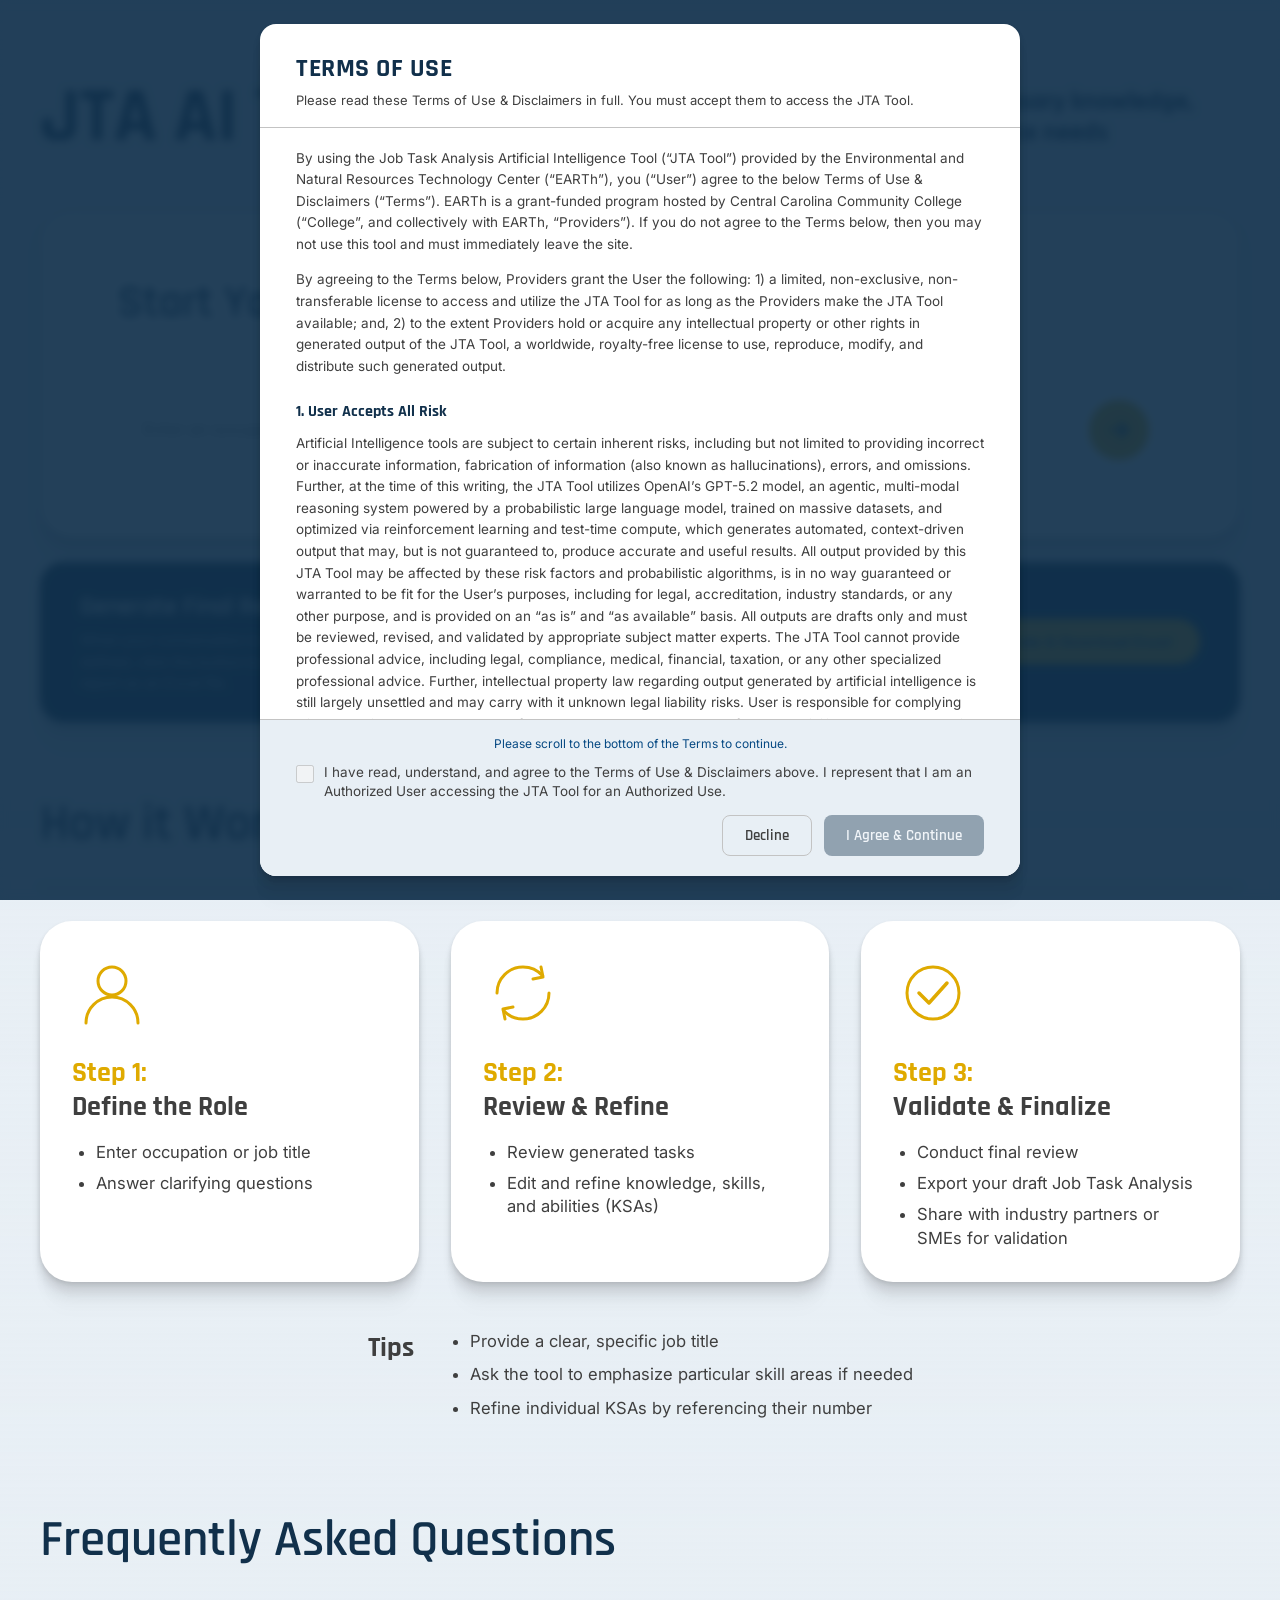
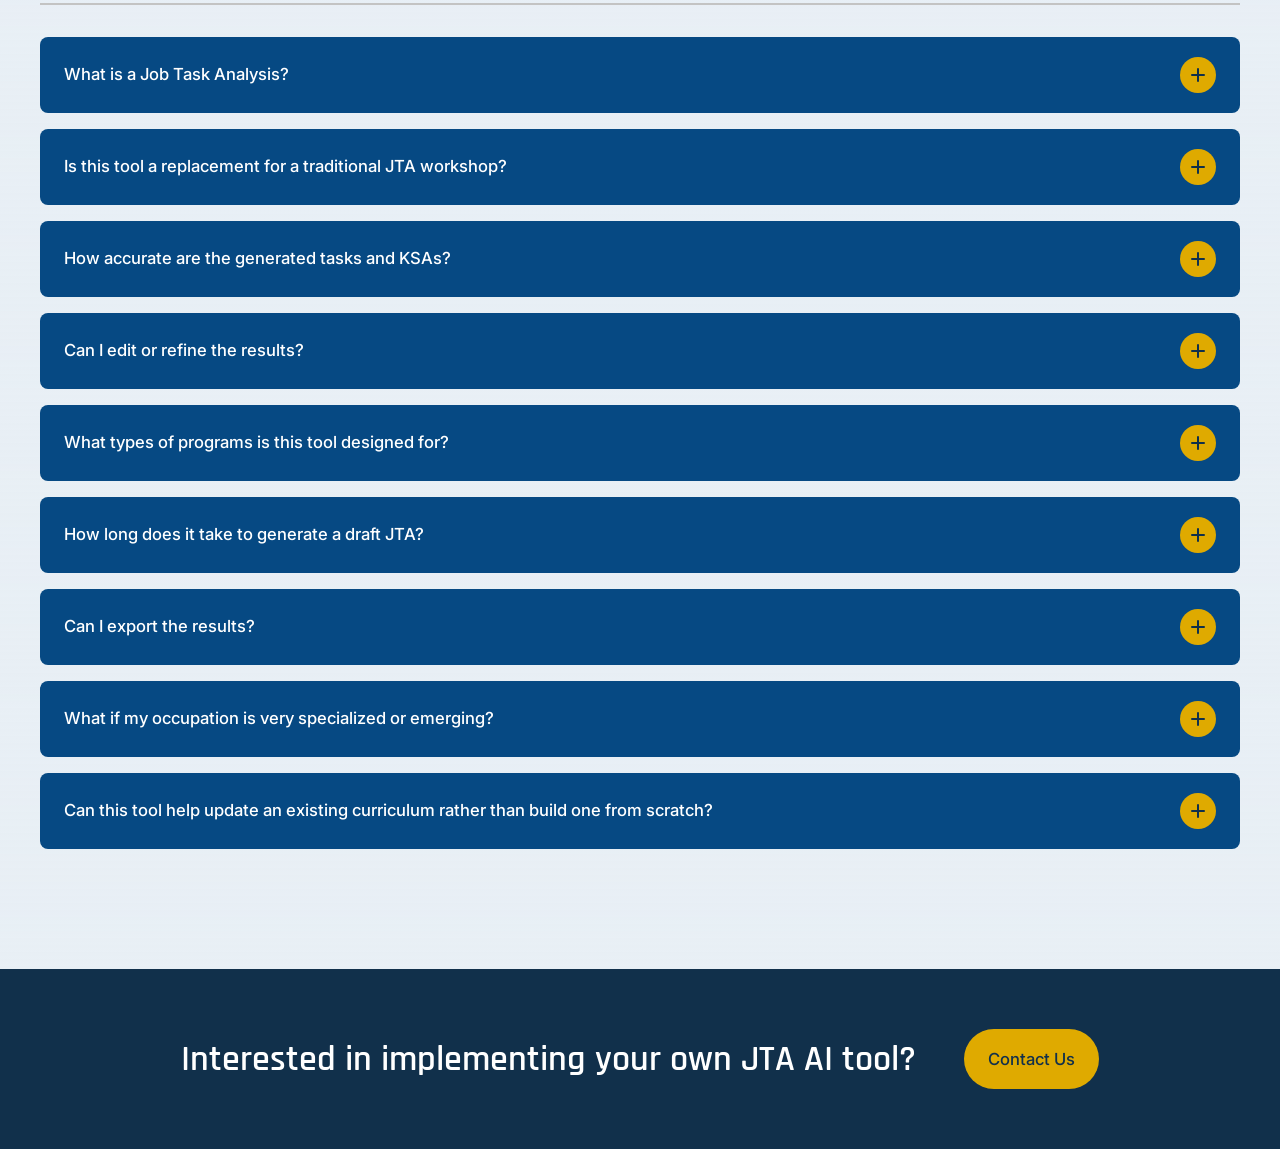
==== commit dd896c8e: "Fix Terms modal scroll: make inner wrapper a flex column The #jta-terms-main wrapper sat between the" ====
--- a/index.html
+++ b/index.html
@@ -788,6 +788,13 @@
     flex-direction: column;
     overflow: hidden;
   }
+  #jta-terms-main {
+    display: flex;
+    flex-direction: column;
+    flex: 1 1 auto;
+    min-height: 0;
+    overflow: hidden;
+  }
   #jta-terms-modal .terms-header {
     padding: 28px 36px 16px;
     border-bottom: 1px solid var(--border);
@@ -811,12 +818,14 @@
   }
   .terms-body {
     overflow-y: auto;
+    -webkit-overflow-scrolling: touch;
     padding: 20px 36px;
     font-family: 'Inter', sans-serif;
     font-size: 13.5px;
     line-height: 1.6;
     color: var(--charcoal);
     flex: 1 1 auto;
+    min-height: 0;
   }
   .terms-body p { margin: 0 0 14px; }
   .terms-body h3 {
